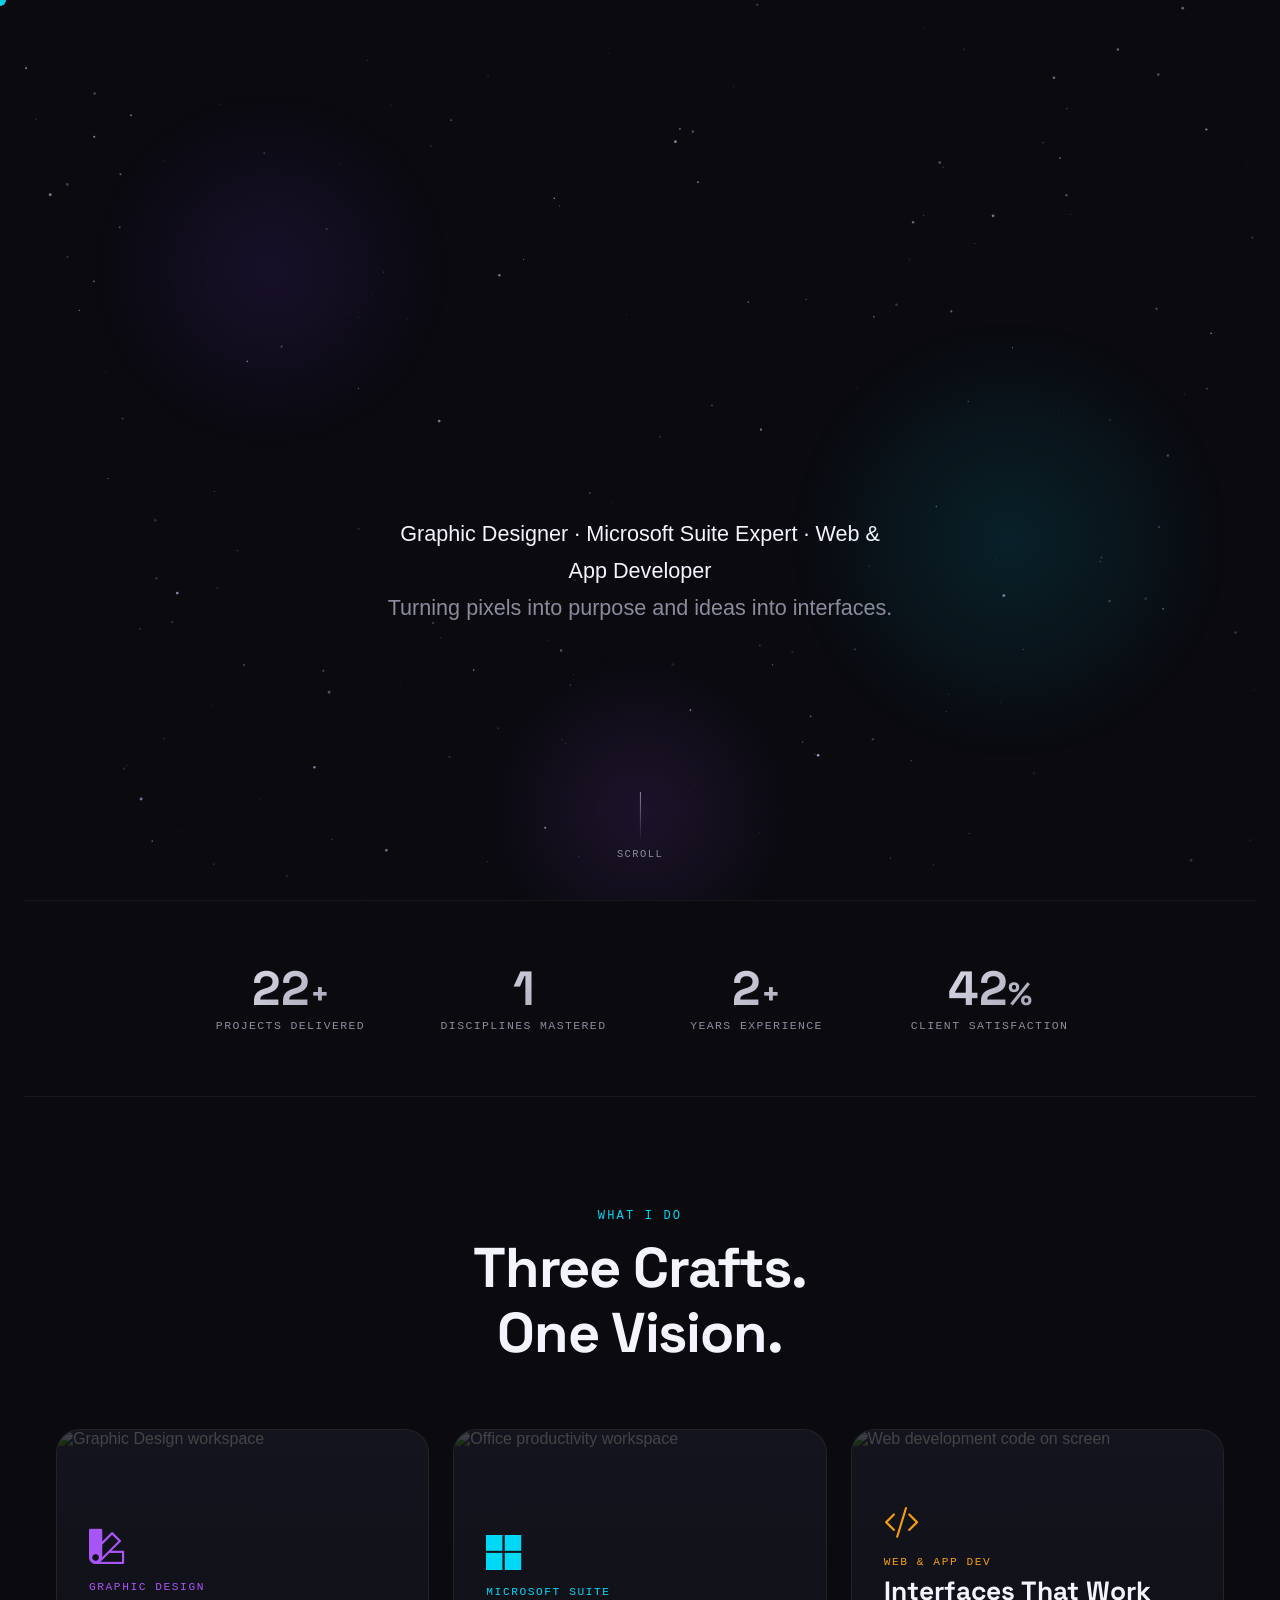
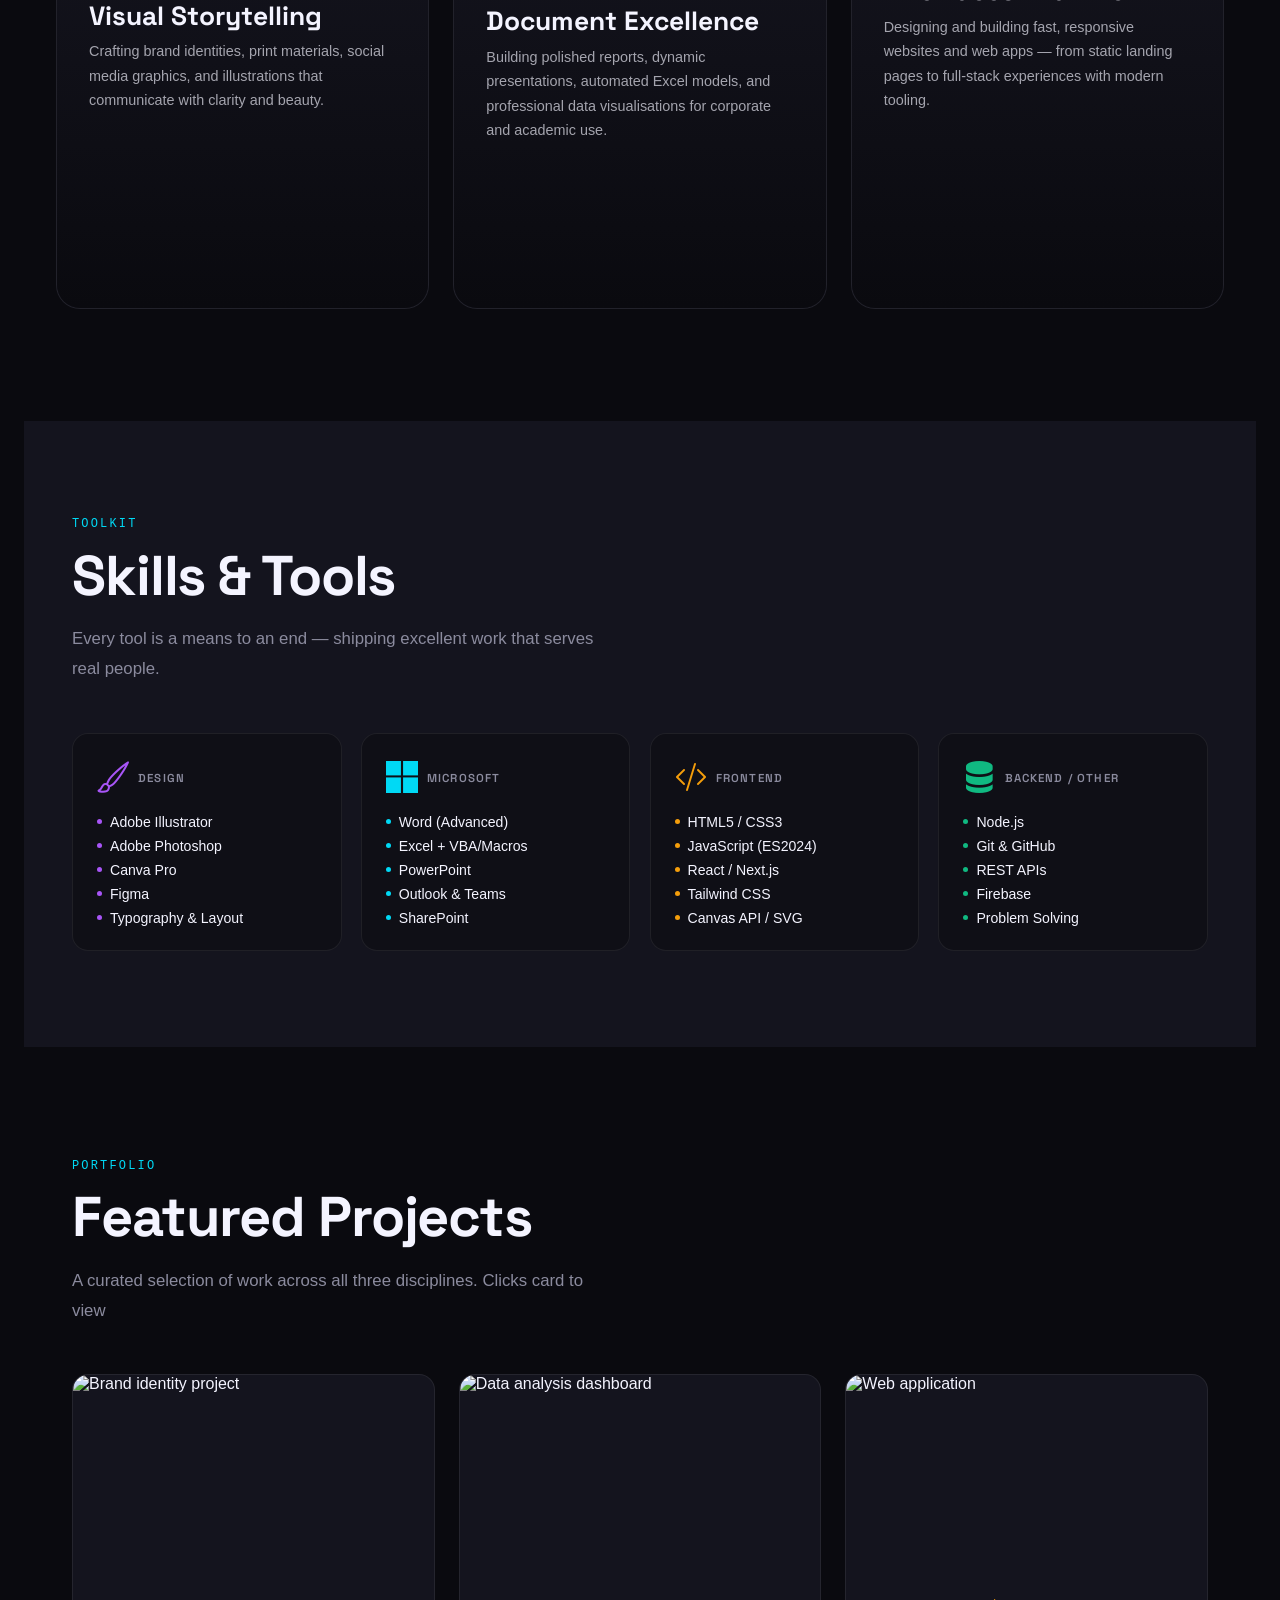
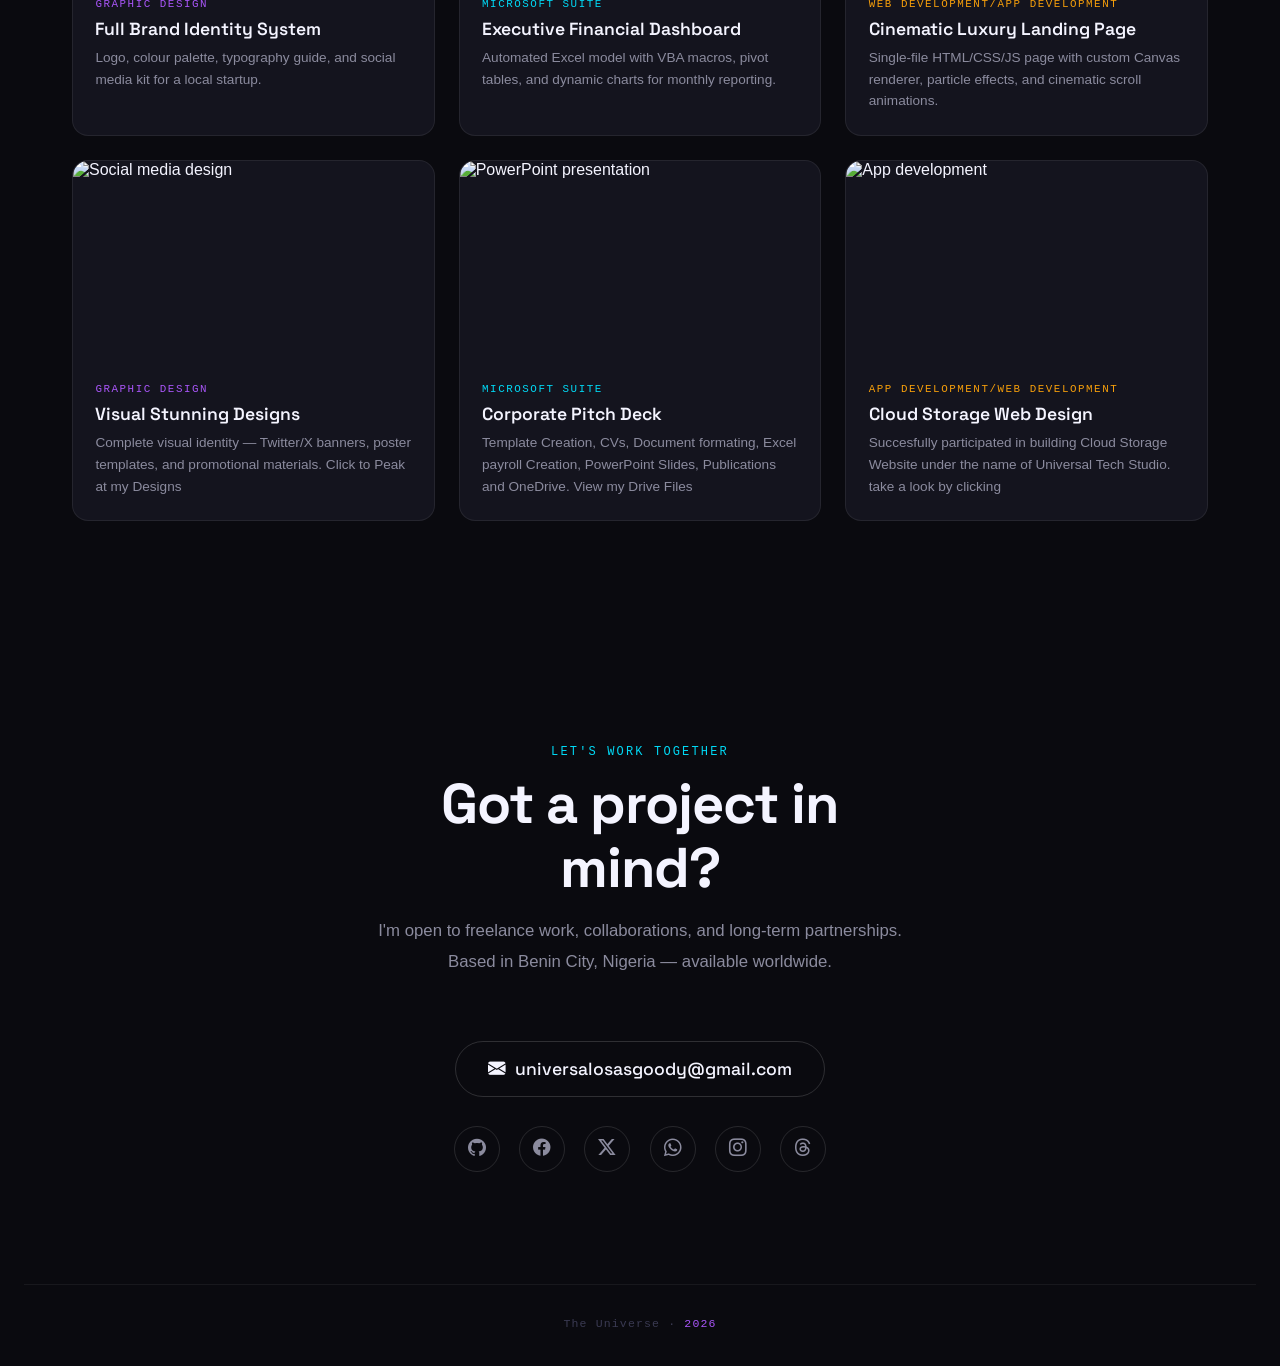
==== jobs.html @ 29d833a0 "Add files via upload" ====
<!DOCTYPE html>
<html lang="en">
  <head>

    <meta charset="UTF-8">
    <meta name="viewport" content="width=device-width, initial-scale=1.0">
    <title>OsaroGoody.jobs.io</title>

    <link rel="preconnect" href="https://fonts.googleapis.com">
    <link rel="preconnect" href="https://fonts.gstatic.com" crossorigin>
    <link href="https://fonts.googleapis.com/css2?family=Merriweather:ital,wght@0,300;0,400;0,700;0,900;1,300;1,400;1,700;1,900&family=Parkinsans:wght@300..800&display=swap" rel="stylesheet">
    <link href="https://fonts.googleapis.com/css2?family=Parkinsans:wght@300..800&display=swap" rel="stylesheet">
    <link href="https://fonts.googleapis.com/css2?family=Roboto:wght@400;500;700&display=swap" rel="stylesheet">
    <link href="https://fonts.googleapis.com/css2?family=Josefin+Sans:ital,wght@0,100..700;1,100..700&display=swap" rel="stylesheet">
    <link href="https://fonts.googleapis.com/css2?family=Space+Grotesk:wght@500;700&display=swap" rel="stylesheet"/>
    <link href="https://fonts.googleapis.com/css2?family=Bitcount+Single:wght@100..900&family=Croissant+One&display=swap" rel="stylesheet">

    <link rel="stylesheet" href="https://cdn.jsdelivr.net/npm/bootstrap-icons@1.11.3/font/bootstrap-icons.min.css">

    <link rel="stylesheet" href="styles/general.css">
    <link rel="stylesheet" href="styles/header.css">
    <link rel="stylesheet" href="styles/video.css">
    <link rel="stylesheet" href="styles/sidebar.css">
    <link rel="stylesheet" href="styles/swiper-page.css">
    <link rel="stylesheet" href="styles/job.category.css">
    <link rel="stylesheet" href="styles/jobs.css">
  </head>
  <body>

  </head>
<body>

<!-- Custom cursor -->
<div id="cursor"></div>



<section id="hero">
  <canvas id="hero-canvas"></canvas>

 <section id="cinematic-marquee" aria-label="Osaro Goodness Omoefuowan — Software Engineer, Microsoft Office Suite Editor, Graphic Designer">
  <div class="cm-mask">
    <div class="cm-track" id="cmTrack">

      <div class="cm-group">
        <p class="cm-line">
          <span class="cm-name">My name is Osaro Goodness Omoefuowan</span>
          <span class="cm-sep">&#8212;</span>
          <span class="cm-role">Software Engineer</span>
          <span class="cm-dot" aria-hidden="true"></span>
          <span class="cm-role">Microsoft Office Suite Editor</span>
          <span class="cm-dot" aria-hidden="true"></span>
          <span class="cm-role">Graphic Designer</span>
        </p>
      </div>

      <div class="cm-group">
        <p class="cm-line">
          <span class="cm-name">My name is Osaro Goodness Omoefuowan</span>
          <span class="cm-sep">&#8212;</span>
          <span class="cm-role">Software Engineer</span>
          <span class="cm-dot" aria-hidden="true"></span>
          <span class="cm-role">Microsoft Office Suite Editor</span>
          <span class="cm-dot" aria-hidden="true"></span>
          <span class="cm-role">Graphic Designer</span>
        </p>
      </div>

    </div>
  </div>
</section>
  <p class="hero-tagline">
    <strong>Graphic Designer · Microsoft Suite Expert · Web & App Developer</strong><br/>
    Turning pixels into purpose and ideas into interfaces.
  </p>

  <div class="scroll-hint">
    <div class="scroll-line"></div>
    <span>Scroll</span>
  </div>
</section>

<div class="stats-band">
  <div class="stats-inner">
    <div>
      <div class="stat-num" data-count="50">0<span>+</span></div>
      <div class="stat-label">Projects Delivered</div>
    </div>
    <div>
      <div class="stat-num" data-count="3">0</div>
      <div class="stat-label">Disciplines Mastered</div>
    </div>
    <div>
      <div class="stat-num" data-count="4">0<span>+</span></div>
      <div class="stat-label">Years Experience</div>
    </div>
    <div>
      <div class="stat-num" data-count="100">0<span>%</span></div>
      <div class="stat-label">Client Satisfaction</div>
    </div>
  </div>
</div>


<section id="roles">
  <div class="roles-inner">
    <div class="roles-header reveal">
      <span class="section-tag">What I Do</span>
      <h2 class="section-title">Three Crafts.<br/>One Vision.</h2>
    </div>

    <div class="roles-grid">

      <!-- Card 1: Graphic Design -->
      <div class="role-card reveal" data-particle-color="140,80,255">
        <div class="card-accent accent-violet"></div>
        <div class="card-img-wrap">
          <img class="card-img"
            src="https://images.unsplash.com/photo-1561070791-2526d30994b5?w=800&q=80"
            alt="Graphic Design workspace" loading="lazy"/>
        </div>
        <div class="card-glow card-glow-violet"></div>
        <canvas class="card-canvas"></canvas>
        <div class="card-base-overlay"></div>
        <div class="card-content">
          <i class="bi bi-palette2 card-icon" style="color:#A855F7;"></i>
          <span class="card-tag" style="color:#A855F7;">Graphic Design</span>
          <h3 class="card-title">Visual Storytelling</h3>
          <p class="card-desc">Crafting brand identities, print materials, social media graphics, and illustrations that communicate with clarity and beauty.</p>
          <div class="card-body">
            <div class="card-skills">
              <span class="chip">Brand Identity</span>
              <span class="chip">Adobe Illustrator</span>
              <span class="chip">Photoshop</span>
              <span class="chip">Typography</span>
              <span class="chip">Canva Pro</span>
              <span class="chip">Print Design</span>
            </div>
            <a href="#projects" class="card-link card-link-violet">
              View Work <i class="bi bi-arrow-right"></i>
            </a>
          </div>
        </div>
      </div>

      <div class="role-card reveal" style="transition-delay:.12s" data-particle-color="0,200,230">
        <div class="card-accent accent-cyan"></div>
        <div class="card-img-wrap">
          <img class="card-img"
            src="https://images.unsplash.com/photo-1454165804606-c3d57bc86b40?w=800&q=80"
            alt="Office productivity workspace" loading="lazy"/>
        </div>
        <div class="card-glow card-glow-cyan"></div>
        <canvas class="card-canvas"></canvas>
        <div class="card-base-overlay"></div>
        <div class="card-content">
          <i class="bi bi-microsoft card-icon" style="color:#00D9F5;"></i>
          <span class="card-tag" style="color:#00D9F5;">Microsoft Suite</span>
          <h3 class="card-title">Document Excellence</h3>
          <p class="card-desc">Building polished reports, dynamic presentations, automated Excel models, and professional data visualisations for corporate and academic use.</p>
          <div class="card-body">
            <div class="card-skills">
              <span class="chip">Word Pro</span>
              <span class="chip">PowerPoint</span>
              <span class="chip">Excel & Macros</span>
              <span class="chip">Outlook</span>
              <span class="chip">SharePoint</span>
              <span class="chip">Teams</span>
            </div>
            <a href="#projects" class="card-link card-link-cyan">
              View Work <i class="bi bi-arrow-right"></i>
            </a>
          </div>
        </div>
      </div>

      <!-- Card 3: Web / App Dev -->
      <div class="role-card reveal" style="transition-delay:.24s" data-particle-color="245,158,11">
        <div class="card-accent accent-amber"></div>
        <div class="card-img-wrap">
          <img class="card-img"
            src="https://images.unsplash.com/photo-1555066931-4365d14bab8c?w=800&q=80"
            alt="Web development code on screen" loading="lazy"/>
        </div>
        <div class="card-glow card-glow-amber"></div>
        <canvas class="card-canvas"></canvas>
        <div class="card-base-overlay"></div>
        <div class="card-content">
          <i class="bi bi-code-slash card-icon" style="color:#F59E0B;"></i>
          <span class="card-tag" style="color:#F59E0B;">Web & App Dev</span>
          <h3 class="card-title">Interfaces That Work</h3>
          <p class="card-desc">Designing and building fast, responsive websites and web apps — from static landing pages to full-stack experiences with modern tooling.</p>
          <div class="card-body">
            <div class="card-skills">
              <span class="chip">HTML / CSS / JS</span>
              <span class="chip">React / Next.js</span>
              <span class="chip">Tailwind CSS</span>
              <span class="chip">Node.js</span>
              <span class="chip">Framer Motion</span>
              <span class="chip">Canvas API</span>
            </div>
            <a href="#projects" class="card-link card-link-amber">
              View Work <i class="bi bi-arrow-right"></i>
            </a>
          </div>
        </div>
      </div>

    </div><!-- /roles-grid -->
  </div>
</section>

<!-- ══════════ SKILLS ══════════ -->
<section id="skills" style="background:var(--surface);">
  <div class="section">
    <span class="section-tag reveal">Toolkit</span>
    <h2 class="section-title reveal">Skills & Tools</h2>
    <p class="section-sub reveal">Every tool is a means to an end — shipping excellent work that serves real people.</p>

    <div class="skills-grid">

      <div class="skill-group reveal">
        <div class="skill-group-title">
          <i class="bi bi-brush" style="color:#A855F7; font-size:2rem;"></i>
          Design
        </div>
        <ul class="skill-list">
          <li><span class="skill-dot" style="background:#A855F7;"></span>Adobe Illustrator</li>
          <li><span class="skill-dot" style="background:#A855F7;"></span>Adobe Photoshop</li>
          <li><span class="skill-dot" style="background:#A855F7;"></span>Canva Pro</li>
          <li><span class="skill-dot" style="background:#A855F7;"></span>Figma</li>
          <li><span class="skill-dot" style="background:#A855F7;"></span>Typography & Layout</li>
        </ul>
      </div>

      <div class="skill-group reveal" style="transition-delay:.08s">
        <div class="skill-group-title">
          <i class="bi bi-microsoft" style="color:#00D9F5; font-size:2rem;"></i>
          Microsoft
        </div>
        <ul class="skill-list">
          <li><span class="skill-dot" style="background:#00D9F5;"></span>Word (Advanced)</li>
          <li><span class="skill-dot" style="background:#00D9F5;"></span>Excel + VBA/Macros</li>
          <li><span class="skill-dot" style="background:#00D9F5;"></span>PowerPoint</li>
          <li><span class="skill-dot" style="background:#00D9F5;"></span>Outlook & Teams</li>
          <li><span class="skill-dot" style="background:#00D9F5;"></span>SharePoint</li>
        </ul>
      </div>

      <div class="skill-group reveal" style="transition-delay:.16s">
        <div class="skill-group-title">
          <i class="bi bi-code-slash" style="color:#F59E0B; font-size:2rem;"></i>
          Frontend
        </div>
        <ul class="skill-list">
          <li><span class="skill-dot" style="background:#F59E0B;"></span>HTML5 / CSS3</li>
          <li><span class="skill-dot" style="background:#F59E0B;"></span>JavaScript (ES2024)</li>
          <li><span class="skill-dot" style="background:#F59E0B;"></span>React / Next.js</li>
          <li><span class="skill-dot" style="background:#F59E0B;"></span>Tailwind CSS</li>
          <li><span class="skill-dot" style="background:#F59E0B;"></span>Canvas API / SVG</li>
        </ul>
      </div>

      <div class="skill-group reveal" style="transition-delay:.24s">
        <div class="skill-group-title">
          <i class="bi bi-server" style="color:#10b981; font-size:2rem;"></i>
          Backend / Other
        </div>
        <ul class="skill-list">
          <li><span class="skill-dot" style="background:#10b981;"></span>Node.js</li>
          <li><span class="skill-dot" style="background:#10b981;"></span>Git & GitHub</li>
          <li><span class="skill-dot" style="background:#10b981;"></span>REST APIs</li>
          <li><span class="skill-dot" style="background:#10b981;"></span>Firebase</li>
          <li><span class="skill-dot" style="background:#10b981;"></span>Problem Solving</li>
        </ul>
      </div>

    </div>
  </div>
</section>

<!-- ══════════ FEATURED PROJECTS ══════════ -->
<section id="projects">
  <div class="section">
    <span class="section-tag reveal">Portfolio</span>
    <h2 class="section-title reveal">Featured Projects</h2>
    <p class="section-sub reveal">A curated selection of work across all three disciplines. Clicks card to view</p>

    <div class="works-grid">

      <div class="work-card reveal">
        <img class="work-img"
          src="new pages image and gif/c6f7519c66c78a510d3b2deecaa87363.gif"
          alt="Brand identity project" loading="lazy"/>
        <div class="work-info">
          <div class="work-cat" style="color:#A855F7;">Graphic Design</div>
          <div class="work-title">Full Brand Identity System</div>
          <div class="work-desc">Logo, colour palette, typography guide, and social media kit for a local startup.</div>
        </div>
      </div>

      <div class="work-card reveal" style="transition-delay:.1s">
        <img class="work-img"
          src="new pages image and gif/a906b020ce000e5b58abab91260e94b2.gif"
          alt="Data analysis dashboard" loading="lazy"/>
        <div class="work-info">
          <div class="work-cat" style="color:#00D9F5;">Microsoft Suite</div>
          <div class="work-title">Executive Financial Dashboard</div>
          <div class="work-desc">Automated Excel model with VBA macros, pivot tables, and dynamic charts for monthly reporting.</div>
        </div>
      </div>

      <div class="work-card reveal" style="transition-delay:.2s">
        <img class="work-img"
          src="new pages image and gif/4567a837b545d22b9dcde81ccd98b70e.gif"
          alt="Web application" loading="lazy"/>
        <div class="work-info">
          <div class="work-cat" style="color:#F59E0B;">Web Development/App Development</div>
          <div class="work-title">Cinematic Luxury Landing Page</div>
          <div class="work-desc">Single-file HTML/CSS/JS page with custom Canvas renderer, particle effects, and cinematic scroll animations.</div>
        </div>
      </div>

      <div class="work-card reveal">
        <img class="work-img"
          src="new pages image and gif/ChatGPT Image Jun 20, 2026, 09_31_36 AM.png"
          alt="Social media design" loading="lazy"/>
        <div class="work-info">
          <div class="work-cat" style="color:#A855F7;">Graphic Design</div>
          <div class="work-title">Visual Stunning Designs</div>
          <div class="work-desc">Complete visual identity — Twitter/X banners, poster templates, and promotional materials. Click to Peak at my Designs</div>
        </div>
      </div>

      <div class="work-card reveal" style="transition-delay:.1s">
        <img class="work-img"
          src="new pages image and gif/45b2f3f40ade66971880f7ccf844577c.jpg"
          alt="PowerPoint presentation" loading="lazy"/>
        <div class="work-info">
          <div class="work-cat" style="color:#00D9F5;">Microsoft Suite</div>
          <div class="work-title">Corporate Pitch Deck</div>
          <div class="work-desc">Template Creation, CVs, Document formating, Excel payroll Creation, PowerPoint Slides, Publications and OneDrive. View my Drive Files</div>
        </div>
      </div>

      <div class="work-card reveal" style="transition-delay:.2s">
        <img class="work-img"
          src="new pages image and gif/ChatGPT Image Jun 20, 2026, 09_48_27 AM.png"
          alt="App development" loading="lazy"/>
        <div class="work-info">
          <div class="work-cat" style="color:#F59E0B;">App Development/Web Development</div>
          <div class="work-title">Cloud Storage Web Design</div>
          <div class="work-desc">Succesfully participated in building Cloud Storage Website under the name of Universal Tech Studio. take a look by clicking</div>
        </div>
      </div>

    </div>
  </div>
</section>


<section id="contact">
  <div class="section contact-inner">
    <span class="section-tag reveal" style="display:block;text-align:center;">Let's Work Together</span>
    <h2 class="section-title reveal" style="text-align:center;">Got a project in mind?</h2>
    <p class="section-sub reveal" style="margin:0 auto 2rem;text-align:center;">
      I'm open to freelance work, collaborations, and long-term partnerships. Based in Benin City, Nigeria — available worldwide.
    </p>
    <a href="mailto:universalosasgoody@gmail.com" class="contact-email reveal">
      <i class="bi bi-envelope-fill"></i> universalosasgoody@gmail.com
    </a>
    <div class="socials reveal">
      <a href="https://github.com/universalosasgoody" class="social-link" title="GitHub"><i class="bi bi-github"></i></a>
      <a href="https://www.facebook.com/osarogoody1" class="social-link" title="LinkedIn"><i class="bi bi-facebook"></i></a>
      <a href="https://x.com/Osarogoody" class="social-link" title="Twitter/X"><i class="bi bi-twitter-x"></i></a>
      <a href="https://wa.me/2348116396164" class="social-link" title="Behance"><i class="bi bi-whatsapp"></i></a>
      <a href="https://www.instagram.com/osaro_goody?igsh=NTc4MTIwNjQ2YQ==" class="social-link" title="Instagram"><i class="bi bi-instagram"></i></a>
      <a href="https:www.threads.com/@osaro_goody" class="social-link" title="Threads"><i class="bi bi-threads"></i></a>
    </div>
  </div>
</section>

<footer>
  <p> The Universe ·  <span id="yr"></span></p>
</footer>



    <script src="script folder/jobs.js"></script>
  </body>
</html>
---- styles/general.css ----
p {
  margin-top: 0;
  margin-bottom: 0;
}

body {
  /* This style below will be inherited */
  font-family: Roboto, Arial;
  margin: 0;
  padding-top: 0px;
  padding-left: 24px;
  padding-right: 24px;
  background-color: rgb(248, 248, 248);
}


/* This style is use for styling he job-directory.html. to avoid creating 
a new css file. May be deleted in future time */
.j-b-background-style{
  transition: 0.5s !important;
  background-color: rgba(0, 0, 0, 0.534) !important; /* Semi-transparent black */
}

.j-b-background-style:hover{
  background-color: rgba(0, 0, 0, 0.815) !important; /* Semi-transparent black */
}

.Name-descbe-job{
  font-size: 40px;
}
---- styles/header.css ----
.header {

  display: none !important;
  height: 55px;

  display: flex;
  flex-direction: row;
  justify-content: space-between;

  position: fixed;
  top: 0;
  left: 0;
  right: 0;
  z-index: 100;

  background-color: white;
  border-bottom-width: 1px;
  border-bottom-style: solid;
  border-bottom-color: rgb(228, 228, 228);
}

.left-section {
  display: flex;
  align-items: center;
}

.hamburger-menu {
  height: 24px;
  margin-left: 24px;
  margin-right: 24px;
  cursor: pointer;
}

.youtube-logo {
  height: 25px;
}

.middle-section {
  flex: 1;
  margin-left: 70px;
  margin-right: 35px;
  max-width: 500px;
  display: flex;
  align-items: center;
}

#triggerImage{
  cursor: pointer;
}

.hidden{
  display: none;
  opacity: 0;
  transition: opacity 2s ease-in-out;
}

.dialog-profile-box{
  width: 420px;
  padding: 13px 18px;
  background-color: #f0f0f0;
  border: 1px solid #ccc;
  border-radius: 5px;
  position: fixed;
  top: 100px;
  left: 100px;
  z-index: 4000;
}

/* Fade-in effect */
.visible {
  display: block;
  opacity: 1;
}

.profile-image{
  width: 140px;
  height: 140px;
  border-radius: 70px;
  object-fit: cover;
}

.dialog-profile-text{
  font-family: "Parkinsans", sans-serif;
  font-optical-sizing: auto;
  font-weight: 300;
  font-style: normal; 
  margin: 0;
  margin-top: 5px;
  margin-bottom: 6px;
}

.paragraph-about-text{
  font-family: "Parkinsans", sans-serif;
  font-optical-sizing: auto;
  font-weight: 300;
  font-style: normal; 
  margin-bottom: 8px;
}

.social-links{
  display: flex;
  flex-direction: column;
  align-items: flex-start;
}

.social-links-text-discription{
  font-family: "Parkinsans", sans-serif;
  font-optical-sizing: auto;
  font-weight: 500;
  font-style: normal; 
}

.social-media-links-handle{
  font-family: "Parkinsans", sans-serif;
  font-optical-sizing: auto;
  font-weight: 300;
  font-style: normal;
}

@media (max-width: 700px) {
  .middle-section{
    display: none;
  }
}

.search-bar {
  flex: 1;
  height: 36px;
  padding-left: 10px;
  font-size: 16px;
  border: 1px solid rgb(192, 192, 192);
  border-radius: 2px;
  box-shadow: inset 1px 2px 3px rgba(0, 0, 0, 0.05);
  width: 0;
}

.search-bar::placeholder {
  font-size: 16px;
}

.search-button {
  height: 40px;
  width: 66px;
  background-color: rgb(240, 240, 240);
  border-width: 1px;
  border-style: solid;
  border-color: rgb(192, 192, 192);
  margin-left: -1px;
  margin-right: 10px;
}

.search-button,
.voice-search-button,
.upload-icon-container {
  display: flex;
  justify-content: center;
  align-items: center;
  position: relative;
}

.search-button .tooltip,
.voice-search-button .tooltip,
.upload-icon-container .tooltip {
  position: absolute;
  background-color: gray;
  color: white;
  padding-top: 4px;
  padding-bottom: 4px;
  padding-left: 8px;
  padding-right: 8px;
  border-radius: 2px;
  font-size: 12px;
  bottom: -30px;
  opacity: 0;
  transition: opacity 0.15s;
  pointer-events: none;
  white-space: nowrap;
}

.search-button:hover .tooltip,
.voice-search-button:hover .tooltip,
.upload-icon-container:hover .tooltip {
  opacity: 1;
}

.search-icon {
  height: 25px;
}

.voice-search-button {
  height: 40px;
  width: 40px;
  border-radius: 20px;
  border: none;
  background-color: rgb(245, 245, 245);
}

.voice-search-icon {
  height: 24px;
}

.right-section {
  width: 180px;
  margin-right: 20px;
  display: flex;
  align-items: center;
  justify-content: flex-end;
  flex-shrink: 0;
}

.upload-icon {
  height: 24px;
}

.youtube-apps-icon {
  height: 24px;
}

.notifications-icon {
  height: 24px;
}

.notifications-icon-container {
  position: relative;
}

.notifications-count {
  position: absolute;
  top: -2px;
  right: -5px;
  background-color: rgb(200, 0, 0);
  color: white;
  font-size: 11px;
  padding-left: 5px;
  padding-right: 5px;
  padding-top: 2px;
  padding-bottom: 2px;
  border-radius: 10px;
}

.current-user-picture {
  height: 32px;
  border-radius: 16px;
  margin-left: 16px;
}

.search-button,
.voice-search-button,
.upload-icon-container,
.youtube-apps-icon-container,
.notifications-icon-container {
  display: flex;
  justify-content: center;
  align-items: center;
  position: relative;
  cursor: pointer;
}

.search-button .tooltip,
.voice-search-button .tooltip,
.upload-icon-container .tooltip,
.youtube-apps-icon-container .tooltip,
.notifications-icon-container .tooltip {
  font-family: Roboto, Arial;
  position: absolute;
  background-color: gray;
  color: white;
  padding-top: 4px;
  padding-bottom: 4px;
  padding-left: 8px;
  padding-right: 8px;
  border-radius: 2px;
  font-size: 12px;
  bottom: -30px;
  opacity: 0;
  transition: opacity 0.15s;
  pointer-events: none;
  white-space: nowrap;
}

.search-button:hover .tooltip,
.voice-search-button:hover .tooltip,
.upload-icon-container:hover .tooltip,
.youtube-apps-icon-container:hover .tooltip,
.notifications-icon-container:hover .tooltip {
  opacity: 1;
}


.osaro-goodness-explore-container{
  position: relative;
  width: auto;
  height: 100vh;
  background-size: cover;
}

.image-explore-osarogoodness{
  width: 100%;
  height: 100%;
  object-fit: cover;
  display: none;
}

.container-top-navigation-links{
  background-color: rgba(3, 3, 31, 0.836);
  display: flex;
  width: fit-content;
  align-items: center;
  justify-content: center;
  border-radius: 40px;
  margin-bottom: 60px;
}

.nav-link-footer{
  color: white;
  text-decoration: none;
  font-family: "Josefin Sans", sans-serif;
  font-optical-sizing: auto;
  font-weight: 500;
  font-style: normal;
  padding: 20px 36px;
  transition: 0.5s;
}

.nav-link-footer:hover{
  background-color: white;
  color: rgb(1, 1, 26);
  transition: 0.5s;
}

.navigation-button-a{
  width: 100%;
  display: flex;
  align-items: center;
}

.close-footer-icon-btn{
  text-align: end;
  color: rgb(4, 5, 54);
  text-decoration: none;
  font-size: 20px;
  margin-right: 20px;
  border-radius: 50%;
  height: 40px;
  width: 40px !important;
  background-color: white;
  display: flex;
  align-items: center;
  justify-content: center;
  margin-left: 70px;
  cursor: pointer;
  transition: 0.5s;
}

.close-footer-icon-btn:hover{
  color: white;
  background-color: rgba(2, 2, 24, 0.918);
}

.first-footer-nav{
  border-top-left-radius: 30px;
  border-bottom-left-radius: 30px;
}


.flex-container-explore-content-nested{
  position: absolute;
  left: 0;
  top: 0;
  background-color: rgba(0, 0, 0, 0.829);
  width: auto;
  height: fit-content;

  display: flex;
  flex-direction: column;
  align-items: center;
  justify-content: center;
  padding: 50px 60px;
  position: relative;
}

.social-accounts-flex-column{
  display: flex;
  flex-direction: column;
  align-items: center;
  margin-right: 50px;
}

.social-accounts-flex-column a{
  color: white;
  font-size: 30px;
  margin-bottom: 16px !important;
}

.content-osaro-goodness-explore{
  margin-right: 40px;
  display: flex;
  flex-direction: column;
  align-items: flex-start;
  justify-content: flex-start;
}

.line-content{
  width: 120px;
  margin: 0;
  margin-bottom: 16px;
}

.text-unto-osas-goody{
  font-family: "Parkinsans", sans-serif;
  font-optical-sizing: auto;
  font-weight: 500;
  font-style: normal;
  color: white;
}

.feild-discription-osas{
  font-family: "Josefin Sans", sans-serif;
  font-optical-sizing: auto;
  font-weight: 500;
  font-style: normal;
  font-size: 25px;
  color: white;
  margin-top: 10px;
}

.text-explanation-explore{
  font-family: "Parkinsans", sans-serif;
  font-optical-sizing: auto;
  font-weight: 500;
  font-style: normal;
  color: rgb(243, 243, 243);
  margin: 0;
  margin-bottom: 4px;
}

.text-explanation-parag{
  font-family: "Parkinsans", sans-serif;
  font-optical-sizing: auto;
  font-weight: 300;
  font-style: normal;
  color: white;
  margin-bottom: 16px;
  font-size: 14px;
}

.arrow-icon-explore{
  font-size: 30px;
  color: rgb(255, 255, 255);
  margin-top: 10px;
}

.btn-explore-osaro{
  background-color: rgb(13, 13, 218);
  padding: 14px 20px;
  border: none;
  font-family: "Parkinsans", sans-serif;
  font-optical-sizing: auto;
  font-weight: 300;
  font-style: normal;
  color: white;
  font-size: 16px;
  margin-top: 40px;
  cursor: pointer;
}

#js-slide-container {
  transition: top 0.5s ease-in-out;
  position: fixed;
  top: -100%;
  left: 0;
  width: 100%;

  overflow-y: auto; /* Enable vertical scrolling */
  z-index: 5000;
}


.container-nested-osaro-goodness{
  display: flex;
  flex-direction: row;
  align-items: center;
}

.container-newsletter{
  display: flex;
  flex-direction: column;
  align-items: center;
  color: white;
}

.sign-up-head-text-footer{
  font-family: "Josefin Sans", sans-serif;
  font-optical-sizing: auto;
  font-weight: 500;
  font-style: normal;
  font-size: 36px;
  text-transform: capitalize;
  margin: 0;
  margin-bottom: 10px;
}

.footer-element-container{
  margin: 70px 0;
}

.text-convince-signup{
  font-family: "Parkinsans", sans-serif;
  font-optical-sizing: auto;
  font-weight: 300;
  font-style: normal;
}

.input-footer-news-letter{
  background: transparent;
  border: none;
  border: 1px solid rgb(177, 171, 171);
  padding: 10px 7px;
  width: 400px;
  font-family: "Parkinsans", sans-serif;
  font-optical-sizing: auto;
  font-weight: 300;
  font-style: normal;
  margin: 15px 0;
}

.input-bar-footer{
  display: flex;
  flex-direction: row;
  align-items: center;
  margin-bottom: 18px;
}

.footer-subcribe-btn{
  padding: 12.9px 19px;
  border: none;
  color: white;
  background-color: rgb(6, 6, 65);
  font-family: "Parkinsans", sans-serif;
  font-optical-sizing: auto;
  font-weight: 300;
  font-style: normal;
}

.display-nav-footer-links{
  display: flex;
  flex-direction: row;
  justify-content: space-between;
  align-items: center;
  margin: 40px 0;
}

.paragraph-links-footer-navs{
  color: white;
  font-family: "Parkinsans", sans-serif;
  font-optical-sizing: auto;
  font-weight: 300;
  font-style: normal;
}

.contributor-page-navs{
  color: white;
}

.link-page-nav-foot{
  color: white;
  margin-left: 10px;
  text-decoration: none;
}

.link-page-nav-foot:hover{
  text-decoration: underline;
}

.text-about-my-page{
  display: flex;
  flex-direction: column;
  align-items: center;
  justify-content: center;
}

.text-footer-end-discription{
  color: white;
  font-family: "Parkinsans", sans-serif;
  font-optical-sizing: auto;
  font-weight: 300;
  font-style: normal;
  text-align: center;
  font-size: 14.4932px;
  width: 70%;
}

.social-content-osas-flex{
  display: flex;
  flex-direction: row;
  align-items: center;
}

.break-query{
  display: none;
}

/* query styles for dropdown footer menu */

@media (max-width: 940px) {
  .container-nested-osaro-goodness{
    flex-direction: column;
  }

  .about-me-footer-elements-flex{
    display: flex;
    align-items: center;
    flex-direction: row;
    justify-content: space-between;
    margin-top: 30px;
  }

  .margin-query-1{
    margin-right: 20px;
  }

  .display-nav-footer-links{
    flex-direction: column;
  }
}

@media (max-width: 650px) {
  .flex-container-explore-content-nested{
    padding: 50px 20px;
  }

  .break-query{
    display: block;
  }

  .input-bar-footer{
    flex-direction: column;
  }

  .input-footer-news-letter{
    margin-bottom: 0;
  }
}

@media (max-width: 550px) {
  .about-me-footer-elements-flex{
    flex-direction: column;
  }
}

@media (max-width: 450px) {
  .social-accounts-flex-column{
    margin-right: 25px;
  }

  .content-osaro-goodness-explore{
    margin-right: 10px;
  }

  .input-footer-news-letter,
  .input-bar-footer{
    width: 100%;
  }
}

/* top Link nav bar queries styles */
@media (max-width: 600px) {
  .nav-link-footer{
    padding: 20px 20px;
  }

  .close-footer-icon-btn{
    margin-left: 30px;
  }
}

@media (max-width: 490px) {
  .nav-link-footer{
    padding: 14px 14px;
  }

  .close-footer-icon-btn{
    margin-left: 13px;
    margin-right: 7px;
  }
}
---- styles/job.category.css ----
.head-text-job-category{
    font-family: "Parkinsans", sans-serif;
    font-optical-sizing: auto;
    font-weight: 500;
    font-style: normal; 
}

.web-space-image-text{
    display: flex;
    flex-direction: row;
}

.web-space-image{
    width: 700px;
    height: 300px;
    object-fit: cover;
    margin-right: 30px;
}

.text-job-category{
    font-family: "Parkinsans", sans-serif;
    font-optical-sizing: auto;
    font-weight: 300;
}

.nested-box-display{
    padding: 20px 25px;
    background-color: #f0f0f0;
    border: 1px solid #ccc;
    display: flex;
    box-shadow: 0 4px 8px rgba(0, 0, 0, 0.2);
}

.flex-display-space{
    display: flex;
    flex-direction: row;
    align-items: center;
}

.box-container-space-display{
    display: grid;
    grid-template-columns: repeat(4, 1fr);
    grid-gap: 50px;
    margin-top: 20px;
    margin-left: 40px;
    margin-right: 40px;
    margin-bottom: 50px;
}

.number-space{
    font-family: "Josefin Sans", sans-serif;
    font-optical-sizing: auto;
    font-weight: 300;
    font-style: normal;
    font-size: 50px;
    margin: 0;
    margin-right: 9px;
    color: rgb(7, 7, 107);
}

.paragraph-space-text{
    font-family: "Josefin Sans", sans-serif;
    font-optical-sizing: auto;
    font-weight: 500;
    font-style: normal;
    margin: 0;
}

.bold-text-flex{
    display: flex;
    justify-content: center;
    flex-direction: row;
    align-items: flex-end;
    margin-bottom: 40px;
    margin-top: 25px;
}

.text-btn-space-text{
    width: 400px;
}

.my-self-discription-text{
    font-family: "Josefin Sans", sans-serif;
    font-optical-sizing: auto;
    font-weight: 700;
    font-style: normal;
    margin: 0;
    font-size: 40px;
    margin-right: 30px;
    text-align: right;
}

.bold-visionary-text{
    font-size: 70px;
}

.border-cross-line-design{
    display: flex;
    align-items: center;
    justify-content: center;
    flex-direction: row;
    margin-bottom: 50px;
    height: 4px;
}

.line-center{
    width: 60%;
    height: 100%;
    background-color: rgb(26, 19, 19);
}

.text-about-me-text{
    font-family: "Josefin Sans", sans-serif;
    font-optical-sizing: auto;
    font-weight: 500;
    font-style: normal;
}

.more-about-btn{
    padding: 16px 20px;
    border: none;
    background-color: rgb(29, 9, 143);
    margin-top: 16px;
    font-family: "Josefin Sans", sans-serif;
    font-optical-sizing: auto;
    font-weight: 500;
    font-style: normal;
    color: white;
    cursor: pointer;
}

.text-jobs{
    text-align: center;
    display: flex;
    align-items: center;
    flex-direction: column;
    margin-bottom: 50px;
}

.text-expertise-text{
    font-family: "Josefin Sans", sans-serif;
    font-optical-sizing: auto;
    font-weight: 500;
    font-style: normal;
    width: 56%;
    font-size: 21px;
}

.short-border-line-container{
    display: flex;
    height: 4px;
    align-items: flex-start;
    justify-content: flex-start;
    margin-bottom: 15px;
}

.short-line{
    width: 160px;
    height: 100%;
    margin-left: 60px;
    background-color: rgb(17, 14, 14);
}

.web-specialist-container{
    margin-right: 130px;
    margin-left: 60px;
    margin-bottom: 40px;
}

.head-space-text{
    font-family: "Josefin Sans", sans-serif;
    font-optical-sizing: auto;
    font-weight: 500;
    font-style: normal;
    font-size: 36px;
    text-transform: capitalize;
    margin: 0;
    margin-bottom: 5px;
}

.paragraph-text-space{
    font-family: "Josefin Sans", sans-serif;
    font-optical-sizing: auto;
    font-weight: 500;
    font-style: normal;
    font-size: 19px;   
}

.image-space-specialist{
    width: 100%;
    height: 300px;
    object-fit: cover;
    border-radius: 14px;
    margin-top: 16px;
    box-shadow: 1px 3px 4px rgba(0, 0, 0, 0.2);
    object-fit: cover;
}

.border-line{
    border-bottom: 1px solid gray;
    padding-bottom: 8.345px;
}

.graphic-design-specialist-container{
    margin-right: 130px;
    margin-left: 60px;
    margin-bottom: 40px;
    display: flex;
    margin-top: 60px;
}

.graphic-image{
    width: 377px;
    height: auto;
    object-fit: cover;
}

.short-line-margin-0{
    margin-left: 0;
}

.plus-span-text{
    font-weight: 700;
    font-size: 50px;
    color: rgb(10, 10, 187);
}

.design-project-display{
    display: flex;
    flex-direction: row;
    margin-top: 15px;
}

.container-nested-graphic-project{
    margin-right: 20px;
    padding: 8px 12px;
}

.gaming-blog-and-youtube{
    display: grid;
    grid-template-columns: repeat(2, 1fr);
    grid-gap: 50px;
    margin-right: 40px;
    margin-left: 40px;
    margin-top: 100px;
}

.category-content-small{
    font-family: "Parkinsans", sans-serif;
    font-optical-sizing: auto;
    font-weight: 500;
    font-style: normal;
}

.head-text-my-blog{
    margin: 0;
    margin-bottom: 30px;
}

.text-icon-blog{
    display: flex;
    flex-direction: row;
    align-items: center;
    justify-content: space-between;
    border-bottom: 1px solid gray;
    padding-bottom: 8px;
    margin-bottom: 25px;
}

.arrow-icon-blog{
    font-size: 22px;
}

.content-h2-text-blog{
    font-size: 24px;
    margin-right: 16px;
    margin-top: 10px;
}

.text-subcribe-blog{
    font-size: 30px;
}

.blog-subcription-input{
    border: none;
    width: 70%;
    background: transparent;
    border-bottom: 1px solid gray;
    margin-top: 40px;
    padding-bottom: 5px;
    font-family: "Parkinsans", sans-serif;
    font-optical-sizing: auto;
    font-weight: 500;
    font-style: normal;
}

.gaming-community-btn{
    border: none;
    padding: 5px auto;
    border-bottom: 3.5px solid gray;
    background: transparent;
    font-family: "Parkinsans", sans-serif;
    font-optical-sizing: auto;
    font-weight: 500;
    font-style: normal;
    margin-top: 18px;
    color: gray;
    padding-right: 7px;
    cursor: pointer;
}

.sign-up-newsletter-message{
    width: 100%;
    height: 100vh;
    background-color: rgba(0, 0, 0, 0.945);
    position: fixed;
    left: 0;
    top: 0;
    z-index: 5000;
    display: flex;
    flex-direction: column;
    align-items: center;
    justify-content: center;
    top: -100px; /* Start off-screen */
    opacity: 0; /* Hidden initially */
    transition: top 0.5s ease, opacity 0.5s ease;
}

.hidden {
    display: none;
}

.text-welcome-message-sign-up{
    font-size: 50px;
    color: white;
    margin-bottom: 12px;
}

.text-blog-sign-up{
    color: white;
}

.btn-sign-up-display{
    background-color: rgb(7, 7, 75);
    padding: 14px 20px;
    border: none;
    color: white;
    font-family: "Josefin Sans", sans-serif;
    font-optical-sizing: auto;
    font-weight: 500;
    font-style: normal;
    font-size: 17px;
    margin-right: 50px;
    border: 2px solid rgb(7, 7, 75);
    cursor: pointer;
    transition: 0.5s;
}

.btn-sign-up-transparent{
    background: transparent;
    border: 2px solid rgb(122, 121, 121);
    margin: 0;
}

.btn-sign-up-display:hover{
    transform: scale(1.3);
}

.sign-up-messages-btn{
    display: flex;
    flex-direction: row;
    align-items: center;
    margin-top: 10px;
}

.link-sign-up-back{
    text-decoration: none;
    color: white;
}

.icon-text-display{
    display: flex;
    align-items: center;
    text-align: center;
    justify-content: center;
    width: 40px;
    height: 40px;
    border-radius: 20px;
    color: white;
    background-color: rgb(5, 15, 155);
    margin-top: 10px;
}

.icon-text-display .bi{
    font-size: 27px;
    font-weight: bolder;
}


#text-wrapper {
    overflow: hidden;
    transition: max-height 2s ease;
  }
  
  .text-container.collapsed #text-wrapper {
    max-height: 3.5em; /* Show roughly 15 words (adjust based on line height) */
    transition: max-height 0.5s ease-in;
  }
  
  .text-container.expanded #text-wrapper {
    max-height: 1000px; /* A large enough value to fit the full text */
    transition: max-height 0.5s ease-in;
  }

  .circle-container {
    position: relative;
  }
  
  .rotating-border {
    display: flex;
    align-items: center;
    justify-content: center;
    align-self: center;
    width: 90px;
    height: 90px;
    border: 5px solid transparent;
    border-top: 3px solid #5e4c4c;
    border-radius: 50%;
    position: absolute;
    left: 50%;
    top: 200px;
    animation: rotate 3s linear, fade-out 0.5s ease 3s forwards;
  }



  .animate-in-page-load {
    opacity: 0;
    position: relative;
    top: 50px;
    animation: fade-in-up 1s ease-out 3s forwards;
  }

  @keyframes rotate {
    0% {
      transform: rotate(0deg);
    }
    100% {
      transform: rotate(1080deg); /* 3 full rotations */
    }
  }
  
  @keyframes fade-in-up {
    from {
      opacity: 0;
      transform: translateY(50px);
    }
    to {
      opacity: 1;
      transform: translateY(0);
    }
  }
  
  @keyframes fade-out {
    from {
      opacity: 1;
    }
    to {
      opacity: 0;
    }
  }
  

  .container-box-content-category {
    display: grid;
    grid-template-columns: repeat(3, 1fr);
    gap: 20px;
    grid-gap: 60px;
    padding: 20px;
    justify-content: flex-start;
    overflow: hidden;
    margin: 50px 90px;
}

.box-content-cagegories {
    background-color: white;
    box-shadow: 0 4px 6px rgba(0, 0, 0, 0.1);
    border-radius: 8px;
    padding: 20px;
    flex: 1 1 calc(25% - 20px);
    text-align: start;
    transition: transform 0.3s ease, box-shadow 0.3s ease;
    position: relative;
    height: 370px !important;
    cursor: pointer;
}


.box-content-cagegories:hover {
    transform: translateY(-5px);
    box-shadow: 0 6px 10px rgba(0, 0, 0, 0.15);
}

/* Different heights for each box */
.box-content-cagegories:nth-child(1) {
    height: 300px;
}

.box-content-cagegories:nth-child(2) {
    margin-top: 50px;
    height: 300px;
}

.box-content-cagegories:nth-child(3) {
    margin-top: 100px;
    height: 300px;
}

.box-content-cagegories:nth-child(4) {
    top: -100px;
}

.box-content-cagegories:nth-child(5) {
    top: -50px;
}

.what-we-can-do{
    margin-left: 60px;
    margin-right: 60px;
}

.right-offer-text,
.first-offer-text{
    text-align: right;
    font-family: "Josefin Sans", sans-serif;
    font-optical-sizing: auto;
    font-weight: 300;
    font-style: normal;
    font-size: 50px;
    margin: 0;
    margin-right: 9px;
    color: rgb(0, 0, 0);
    text-transform: capitalize;
}

.first-offer-text{
    text-align: left;
}

.can-do-paragraph{
    font-family: "Josefin Sans", sans-serif;
    font-optical-sizing: auto;
    font-weight: 300;
    font-style: normal;
    font-size: 18px;
}

.can-do-heading-text{
    font-family: "Josefin Sans", sans-serif;
    font-optical-sizing: auto;
    font-weight: 500;
    font-style: normal;
    font-size: 24px;
}


.link-icon-nav-can-do{
    font-size: 25px;
    margin-top: 40px;
    display: flex;
    text-align: center;
    justify-content: center;
    align-items: center;
    width: 60px;
    height: 38px;
    border-radius: 8px;
    transition: 0.5s;
}

.link-icon-nav-can-do:hover{
    border: rgba(141, 140, 140, 0.432) solid 0.5px;
}

/* query stlyes for category */
@media (max-width: 1200px) {
    .container-box-content-category{
        margin: 50px 0px;
    }
}

@media (max-width: 1000px) {
    .container-box-content-category{
        grid-template-columns: repeat(2, 1fr);
    }

    .box-content-cagegories:nth-child(4),
    .box-content-cagegories:nth-child(5){
        margin-top: 120px;
    }
}

@media (max-width: 780px) {
    .container-box-content-category{
        grid-template-columns: repeat(1, 1fr);
        margin-bottom: 80px;
    }

    .can-do-paragraph{
        font-size: 33px;
    }

    .can-do-heading-text{
        font-size: 40px;
    }

    .box-content-cagegories{
        height: auto !important;
    }
}



/* styles for queries web development and application experience */
@media (max-width: 1000px) {
    .web-space-image-text{
        flex-direction: column;
    }

    .web-space-image{
        width: 100%;
    }

    .text-job-category{
        margin-top: 18px;
    }
}

/* styles for media queries development forum */
@media (max-width: 1200px) {
    .box-container-space-display{
        grid-gap: 15px;
        margin-right: 12px;
        margin-left: 12px;
    }
}

@media (max-width: 980px) {
    .box-container-space-display{
        grid-template-columns: repeat(2, 1fr);
        grid-gap: 30px;
    }
}

@media (max-width: 570px) {
    .box-container-space-display{
        grid-template-columns: repeat(1, 1fr);
    }
}

/* Media queries for artistic visonary */
@media (max-width: 780px) {
    .bold-text-flex{
        flex-direction: column;
        align-items: center;
    }

    .my-self-discription-text{
        text-align: center;
    }
}

@media (max-width: 700px) {
    .text-btn-space-text{
        width: auto;
    }

    .bold-text-flex{
        margin-left: 20px;
        margin-right: 20px;
    }

    .text-expertise-text{
        width: auto;
    }

    .line-center{
        width: 90%;
    }
}

/* styles for expertise knowledge in web development space explanation */
@media (max-width: 800px) {
    .web-specialist-container{
        margin-right: 30px;
        margin-left: 20px;
    }

    .short-line{
        margin-left: 20px;
    }
}

@media (max-width: 530px) {
    .image-space-specialist{
        height: auto;
    }
}

@media (max-width: 450px) {
    .web-specialist-container{
        margin-left: 0;
        margin-right: 0;
    }

    .short-line{
        margin-left: 0;
    }
}

/* graphic container responsiveness */
@media (max-width: 1200px) {
    .graphic-design-specialist-container{
        flex-direction: column;
    }
}

@media (max-width: 800px) {
    .graphic-design-specialist-container{
        margin-left: 20px;
        margin-right: 30px;
    }
}

@media (max-width: 620px) {
    .design-project-display{
        flex-direction: column;
    }
}

@media (max-width: 450px) {
    .graphic-design-specialist-container{
        margin-left: 0;
        margin-right: 0;
    }

    .graphic-image{
        width: auto;
    }
}

@media (max-width: 800px) {
    .gaming-blog-and-youtube{
        grid-template-columns: repeat(1, 1fr);
    }
}

@media (max-width: 520px) {
    .gaming-blog-and-youtube{
        margin-left: 0;
        margin-right: 0;
    }
}
---- styles/jobs.css ----
*, *::before, *::after { box-sizing: border-box; margin: 0; padding: 0; }

  :root {
    --ink:       #0A0A0F;
    --ink2:      #12121A;
    --surface:   #14141E;
    --muted:     #3A3A52;
    --fog:       #8B8B9E;
    --white:     #F4F4FF;
    --violet:    #7C3AED;
    --violet2:   #A855F7;
    --cyan:      #00D9F5;
    --amber:     #F59E0B;
    --rose:      #F43F5E;
    --mono:      'JetBrains Mono', monospace;
    --sans:      'Space Grotesk', sans-serif;
    --body:      'Inter', sans-serif;
  }

  html { scroll-behavior: smooth; }

  body {
    background: var(--ink);
    color: var(--white);
    font-family: var(--body);
    overflow-x: hidden;
    cursor: none;
  }

    #cinematic-marquee {
    --cm-text: #F4F4FF;
    --cm-accent: #ffffff;
    --cm-accent2: #ffffff;
    position: relative;
    width: 100%;
    overflow: hidden;
    background: var(--cm-bg);
    padding: 3.5rem 0;
    isolation: isolate;
  }

  #cinematic-marquee .cm-mask {
    position: relative;
    width: 100%;
    -webkit-mask-image: linear-gradient(
      to right,
      transparent 0%,
      black 12%,
      black 88%,
      transparent 100%
    );
    mask-image: linear-gradient(
      to right,
      transparent 0%,
      black 12%,
      black 88%,
      transparent 100%
    );
  }

  #cinematic-marquee .cm-track {
    display: flex;
    width: max-content;
    will-change: transform;
    animation: cm-scroll 26s linear infinite;
    transform: skewY(-1.4deg);
  }

  #cinematic-marquee.cm-paused .cm-track {
    animation-play-state: paused;
  }

  #cinematic-marquee .cm-group {
    display: flex;
    align-items: center;
    flex-shrink: 0;
    padding-right: 4.5rem;
  }

  #cinematic-marquee .cm-line {
    font-family: "Croissant One", serif;
    font-weight: 400;
    font-style: normal;
    font-size: clamp(1.6rem, 5.2vw, 4.2rem);
    line-height: 1;
    letter-spacing: -0.01em;
    white-space: nowrap;
    color: var(--cm-text);
    display: flex;
    align-items: center;
    gap: 1.4rem;
  }

  #cinematic-marquee .cm-name {
    color: var(--cm-text);
  }

  #cinematic-marquee .cm-dot {
    display: inline-block;
    width: 0.55rem;
    height: 0.55rem;
    border-radius: 50%;
    background: var(--cm-accent);
    flex-shrink: 0;
    animation: cm-pulse 2.4s ease-in-out infinite;
  }

  #cinematic-marquee .cm-role {
    font-weight: 700;
    background: linear-gradient(100deg, var(--cm-accent2) 0%, var(--cm-accent) 100%);
    -webkit-background-clip: text;
    -webkit-text-fill-color: transparent;
    background-clip: text;
    animation: cm-glow 4s ease-in-out infinite;
    color: white !important;
  }

  #cinematic-marquee .cm-sep {
    color: var(--cm-accent2);
    opacity: .5;
    font-weight: 500;
    color: white !important;
  }

  @keyframes cm-scroll {
    from { transform: translateX(0); }
    to   { transform: translateX(-50%); }
  }

  @keyframes cm-pulse {
    0%, 100% { opacity: .4; transform: scale(1); }
    50%       { opacity: 1;  transform: scale(1.35); }
  }

  @keyframes cm-glow {
    0%, 100% { filter: brightness(1); }
    50%       { filter: brightness(1.35); }
  }

  @media (max-width: 640px) {
    #cinematic-marquee { padding: 2.2rem 0; }
    #cinematic-marquee .cm-line { gap: .9rem; }
    #cinematic-marquee .cm-group { padding-right: 2.5rem; }
  }

  @media (prefers-reduced-motion: reduce) {
    #cinematic-marquee .cm-track { animation: none; }
    #cinematic-marquee .cm-dot,
    #cinematic-marquee .cm-role { animation: none; }
  }

  /* ── Custom Cursor ── */
  #cursor {
    position: fixed; top: 0; left: 0;
    width: 12px; height: 12px;
    background: var(--cyan);
    border-radius: 50%;
    pointer-events: none;
    z-index: 9999;
    transform: translate(-50%, -50%);
    transition: transform .1s, width .25s, height .25s, background .25s, opacity .2s;
    mix-blend-mode: difference;
  }
  #cursor.hover {
    width: 42px; height: 42px;
    background: var(--violet2);
    opacity: .7;
  }

  /* ── Nav ── */
  nav {
    position: fixed; top: 0; left: 0; right: 0;
    padding: 1.4rem 3rem;
    display: flex; align-items: center; justify-content: space-between;
    z-index: 100;
    backdrop-filter: blur(20px);
    background: rgba(10,10,15,.55);
    border-bottom: 1px solid rgba(124,58,237,.12);
    transition: background .4s;
  }
  .nav-logo {
    font-family: var(--sans);
    font-weight: 700;
    font-size: 1.25rem;
    letter-spacing: .02em;
    background: linear-gradient(135deg, var(--cyan), var(--violet2));
    -webkit-background-clip: text;
    -webkit-text-fill-color: transparent;
  }
  .nav-links { display: flex; gap: 2rem; list-style: none; }
  .nav-links a {
    font-family: var(--mono);
    font-size: .78rem;
    letter-spacing: .08em;
    text-transform: uppercase;
    color: var(--fog);
    text-decoration: none;
    transition: color .25s;
  }
  .nav-links a:hover { color: var(--cyan); }

  /* ── Hero ── */
  #hero {
    min-height: 100vh;
    display: flex; flex-direction: column;
    align-items: center; justify-content: center;
    padding: 8rem 2rem 4rem;
    position: relative;
    text-align: center;
    overflow: hidden;
  }
  #hero canvas {
    position: absolute; inset: 0;
    width: 100%; height: 100%;
  }
  .hero-eyebrow {
    font-family: var(--mono);
    font-size: .8rem;
    letter-spacing: .2em;
    text-transform: uppercase;
    color: var(--cyan);
    opacity: 0;
    animation: fadeUp .8s .3s forwards;
    position: relative;
    z-index: 2;
  }
  .hero-name {
    font-family: var(--sans);
    font-size: clamp(3.5rem, 10vw, 8rem);
    font-weight: 700;
    line-height: 1.0;
    letter-spacing: -.02em;
    position: relative; z-index: 2;
    opacity: 0;
    animation: fadeUp .9s .5s forwards;
    margin: .4rem 0 .5rem;
  }
  .hero-name span {
    background: linear-gradient(135deg, var(--violet2) 0%, var(--cyan) 60%);
    -webkit-background-clip: text;
    -webkit-text-fill-color: transparent;
  }
  .hero-tagline {
    font-family: var(--body);
    font-size: clamp(1rem, 2.2vw, 1.35rem);
    font-weight: 300;
    color: var(--fog);
    max-width: 520px;
    line-height: 1.7;
    opacity: 0;
    animation: fadeUp .9s .7s forwards;
    position: relative; z-index: 2;
  }
  .hero-tagline strong { color: var(--white); font-weight: 500; }
  .hero-cta {
    display: flex; gap: 1rem;
    margin-top: 2.5rem;
    position: relative; z-index: 2;
    opacity: 0;
    animation: fadeUp .9s .9s forwards;
    flex-wrap: wrap; justify-content: center;
  }
  .btn-primary {
    font-family: var(--sans); font-size: .9rem; font-weight: 600;
    padding: .8rem 2rem;
    background: linear-gradient(135deg, var(--violet), var(--violet2));
    color: #fff;
    border: none; border-radius: 50px;
    cursor: none;
    text-decoration: none;
    letter-spacing: .03em;
    transition: transform .2s, box-shadow .2s;
    box-shadow: 0 0 30px rgba(124,58,237,.4);
  }
  .btn-primary:hover { transform: translateY(-2px); box-shadow: 0 0 50px rgba(124,58,237,.6); }
  .btn-ghost {
    font-family: var(--sans); font-size: .9rem; font-weight: 500;
    padding: .8rem 2rem;
    background: transparent;
    color: var(--white);
    border: 1px solid rgba(244,244,255,.2);
    border-radius: 50px;
    cursor: none;
    text-decoration: none;
    letter-spacing: .03em;
    transition: border-color .2s, background .2s;
  }
  .btn-ghost:hover { border-color: var(--cyan); background: rgba(0,217,245,.05); }

  /* scroll indicator */
  .scroll-hint {
    position: absolute; bottom: 2.5rem; left: 50%;
    transform: translateX(-50%);
    display: flex; flex-direction: column; align-items: center; gap: .4rem;
    opacity: 0; animation: fadeIn 1s 1.6s forwards;
    z-index: 2;
  }
  .scroll-hint span {
    font-family: var(--mono); font-size: .65rem;
    letter-spacing: .14em; text-transform: uppercase; color: var(--fog);
  }
  .scroll-line {
    width: 1px; height: 50px;
    background: linear-gradient(to bottom, var(--fog), transparent);
    animation: scrollPulse 2s 2s ease-in-out infinite;
  }

  /* ── Section Wrapper ── */
  .section {
    padding: 7rem 2rem;
    max-width: 1200px;
    margin: 0 auto;
  }
  .section-tag {
    font-family: var(--mono); font-size: .75rem;
    letter-spacing: .18em; text-transform: uppercase;
    color: var(--cyan);
    margin-bottom: .8rem;
    display: block;
  }
  .section-title {
    font-family: var(--sans); font-size: clamp(2rem, 5vw, 3.5rem);
    font-weight: 700; line-height: 1.15;
    letter-spacing: -.02em;
    margin-bottom: 1rem;
  }
  .section-sub {
    font-size: 1.05rem; color: var(--fog);
    max-width: 540px; line-height: 1.8;
  }

  /* ── Roles / Cards ── */
  #roles { padding: 7rem 2rem; }
  .roles-inner { max-width: 1200px; margin: 0 auto; }
  .roles-header { text-align: center; margin-bottom: 4rem; }
  .roles-grid {
    display: grid;
    grid-template-columns: repeat(auto-fit, minmax(320px, 1fr));
    gap: 1.5rem;
  }
  .role-card {
    position: relative;
    border-radius: 24px;
    overflow: hidden;
    background: var(--surface);
    border: 1px solid rgba(255,255,255,.06);
    transition: transform .4s cubic-bezier(.175,.885,.32,1.1), border-color .3s;
    cursor: none;
    min-height: 480px;
    display: flex; flex-direction: column;
  }
  .role-card:hover { transform: translateY(-8px); }
  .role-card:hover .card-glow { opacity: 1; }
  .role-card:hover .card-img { transform: scale(1.05); filter: brightness(.35); }
  .role-card:hover .card-body { transform: translateY(0); opacity: 1; }
  .role-card:hover .card-tag { letter-spacing: .22em; }
  .card-glow {
    position: absolute; inset: 0;
    opacity: 0;
    transition: opacity .5s;
    pointer-events: none;
    z-index: 0;
  }
  .card-glow-violet { background: radial-gradient(circle at 50% 0%, rgba(124,58,237,.35), transparent 70%); }
  .card-glow-cyan   { background: radial-gradient(circle at 50% 0%, rgba(0,217,245,.25), transparent 70%); }
  .card-glow-amber  { background: radial-gradient(circle at 50% 0%, rgba(245,158,11,.25), transparent 70%); }
  .card-img-wrap {
    position: absolute; inset: 0;
    overflow: hidden;
    z-index: 0;
  }
  .card-img {
    width: 100%; height: 100%;
    object-fit: cover;
    transition: transform .6s ease, filter .5s ease;
    filter: brightness(.28);
  }
  .card-base-overlay {
    position: absolute; inset: 0;
    background: linear-gradient(to top, rgba(10,10,15,1) 0%, rgba(10,10,15,.3) 60%, transparent 100%);
    z-index: 1;
  }
  .card-content {
    position: relative; z-index: 2;
    display: flex; flex-direction: column;
    height: 100%; padding: 2rem;
    justify-content: flex-end;
  }
  .card-icon {
    font-size: 2.2rem;
    margin-bottom: 1rem;
    display: block;
    line-height: 1;
  }
  .card-tag {
    font-family: var(--mono); font-size: .7rem;
    letter-spacing: .14em; text-transform: uppercase;
    margin-bottom: .5rem;
    transition: letter-spacing .3s;
    font-weight: 500;
  }
  .card-title {
    font-family: var(--sans); font-size: 1.65rem;
    font-weight: 700; line-height: 1.15;
    margin-bottom: .5rem;
  }
  .card-desc {
    font-size: .9rem; color: rgba(244,244,255,.65);
    line-height: 1.7;
    margin-bottom: 1.2rem;
  }
  .card-body {
    transform: translateY(12px);
    opacity: 0;
    transition: transform .35s .05s, opacity .35s .05s;
  }
  .card-skills {
    display: flex; flex-wrap: wrap; gap: .4rem;
    margin-bottom: 1.4rem;
  }
  .chip {
    font-family: var(--mono); font-size: .7rem;
    padding: .3rem .7rem;
    border-radius: 20px;
    border: 1px solid rgba(255,255,255,.12);
    color: rgba(244,244,255,.7);
    background: rgba(255,255,255,.05);
  }
  .card-link {
    display: inline-flex; align-items: center; gap: .5rem;
    font-family: var(--sans); font-size: .85rem; font-weight: 600;
    text-decoration: none;
    padding: .6rem 1.2rem;
    border-radius: 50px;
    transition: background .25s, color .25s;
  }
  .card-link-violet { color: var(--violet2); border: 1px solid rgba(168,85,247,.4); }
  .card-link-violet:hover { background: rgba(124,58,237,.2); color: #fff; }
  .card-link-cyan   { color: var(--cyan); border: 1px solid rgba(0,217,245,.35); }
  .card-link-cyan:hover { background: rgba(0,217,245,.1); color: #fff; }
  .card-link-amber  { color: var(--amber); border: 1px solid rgba(245,158,11,.35); }
  .card-link-amber:hover { background: rgba(245,158,11,.1); color: #fff; }

  /* card accent bar */
  .card-accent {
    position: absolute; top: 0; left: 0; right: 0;
    height: 3px; z-index: 3;
    transform: scaleX(0); transform-origin: left;
    transition: transform .5s cubic-bezier(.23,1,.32,1);
  }
  .role-card:hover .card-accent { transform: scaleX(1); }
  .accent-violet { background: linear-gradient(90deg, var(--violet), var(--violet2)); }
  .accent-cyan   { background: linear-gradient(90deg, #0ea5e9, var(--cyan)); }
  .accent-amber  { background: linear-gradient(90deg, var(--amber), #fbbf24); }

  /* canvas per card */
  .card-canvas {
    position: absolute; inset: 0;
    z-index: 1;
    opacity: 0;
    transition: opacity .5s;
    pointer-events: none;
  }
  .role-card:hover .card-canvas { opacity: 1; }

  /* ── Skills section ── */
  #skills { background: var(--surface); }
  #skills .section { padding: 6rem 2rem; }
  .skills-grid {
    display: grid;
    grid-template-columns: repeat(auto-fit, minmax(200px, 1fr));
    gap: 1.2rem;
    margin-top: 3rem;
  }
  .skill-group {
    padding: 1.5rem;
    border: 1px solid rgba(255,255,255,.07);
    border-radius: 16px;
    background: rgba(10,10,15,.5);
    transition: border-color .3s, transform .3s;
    cursor: none;
  }
  .skill-group:hover { border-color: rgba(124,58,237,.4); transform: translateY(-4px); }
  .skill-group-title {
    font-family: var(--sans); font-size: .85rem; font-weight: 600;
    color: var(--fog); margin-bottom: 1rem;
    display: flex; align-items: center; gap: .5rem;
    text-transform: uppercase; letter-spacing: .1em; font-size: .72rem;
  }
  .skill-list { list-style: none; display: flex; flex-direction: column; gap: .5rem; }
  .skill-list li {
    font-size: .88rem; color: var(--white);
    display: flex; align-items: center; gap: .5rem;
  }
  .skill-dot {
    width: 5px; height: 5px; border-radius: 50%;
    flex-shrink: 0;
  }

  /* ── Stats ── */
  .stats-band {
    border-top: 1px solid rgba(255,255,255,.06);
    border-bottom: 1px solid rgba(255,255,255,.06);
    padding: 4rem 2rem;
    display: flex; justify-content: center;
  }
  .stats-inner {
    max-width: 900px; width: 100%;
    display: grid; grid-template-columns: repeat(auto-fit, minmax(180px, 1fr));
    gap: 2rem; text-align: center;
  }
  .stat-num {
    font-family: var(--sans); font-size: 3rem; font-weight: 700;
    line-height: 1;
    background: linear-gradient(135deg, var(--white), var(--fog));
    -webkit-background-clip: text; -webkit-text-fill-color: transparent;
  }
  .stat-num span { font-size: 2rem; }
  .stat-label {
    font-family: var(--mono); font-size: .72rem; letter-spacing: .12em;
    text-transform: uppercase; color: var(--fog);
    margin-top: .4rem;
  }

  /* ── Featured Work ── */
  .works-grid {
    display: grid;
    grid-template-columns: repeat(auto-fit, minmax(300px, 1fr));
    gap: 1.5rem;
    margin-top: 3rem;
  }
  .work-card {
    border-radius: 16px; overflow: hidden;
    border: 1px solid rgba(255,255,255,.07);
    background: var(--surface);
    cursor: none;
    transition: transform .3s, border-color .3s;
    position: relative;
  }
  .work-card:hover { transform: translateY(-5px); border-color: rgba(255,255,255,.15); }
  .work-img {
    width: 100%; height: 200px;
    object-fit: cover;
    display: block;
    transition: transform .5s;
  }
  .work-card:hover .work-img { transform: scale(1.04); }
  .work-info { padding: 1.4rem; }
  .work-cat {
    font-family: var(--mono); font-size: .68rem; letter-spacing: .14em;
    text-transform: uppercase; margin-bottom: .5rem;
  }
  .work-title {
    font-family: var(--sans); font-size: 1.1rem; font-weight: 600;
    margin-bottom: .4rem; line-height: 1.3;
  }
  .work-desc { font-size: .85rem; color: var(--fog); line-height: 1.6; }

  /* ── Contact ── */
  #contact { text-align: center; }
  .contact-inner { max-width: 600px; margin: 0 auto; }
  .contact-email {
    display: inline-flex; align-items: center; gap: .6rem;
    font-family: var(--sans); font-size: 1.1rem; font-weight: 500;
    text-decoration: none; color: var(--white);
    border: 1px solid rgba(255,255,255,.15);
    padding: 1rem 2rem; border-radius: 50px;
    margin-top: 2rem;
    transition: background .25s, border-color .25s;
  }
  .contact-email:hover { background: rgba(124,58,237,.15); border-color: var(--violet2); }
  .socials { display: flex; gap: 1.2rem; justify-content: center; margin-top: 1.8rem; }
  .social-link {
    width: 46px; height: 46px;
    border-radius: 50%;
    border: 1px solid rgba(255,255,255,.12);
    display: flex; align-items: center; justify-content: center;
    font-size: 1.1rem; color: var(--fog);
    text-decoration: none;
    transition: color .25s, border-color .25s, transform .25s;
    cursor: none;
  }
  .social-link:hover { color: var(--cyan); border-color: var(--cyan); transform: translateY(-3px); }

  /* ── Footer ── */
  footer {
    padding: 2rem;
    border-top: 1px solid rgba(255,255,255,.06);
    text-align: center;
    font-family: var(--mono); font-size: .72rem;
    letter-spacing: .1em; color: var(--muted);
  }
  footer span { color: var(--violet2); }

  @keyframes fadeUp {
    from { opacity: 0; transform: translateY(24px); }
    to   { opacity: 1; transform: translateY(0); }
  }
  @keyframes fadeIn {
    from { opacity: 0; }
    to   { opacity: 1; }
  }
  @keyframes scrollPulse {
    0%, 100% { opacity: .4; transform: scaleY(1); }
    50%       { opacity: 1;  transform: scaleY(1.15); }
  }
  .reveal {
    opacity: 0; transform: translateY(36px);
    transition: opacity .8s ease, transform .8s ease;
  }
  .reveal.visible { opacity: 1; transform: translateY(0); }

  /* ── Responsive ── */
  @media (max-width: 768px) {
    nav { padding: 1.2rem 1.5rem; }
    .nav-links { display: none; }
    .hero-name { font-size: clamp(2.8rem, 12vw, 5rem); }
    .roles-grid, .works-grid { grid-template-columns: 1fr; }
  }
  @media (prefers-reduced-motion: reduce) {
    * { animation: none !important; transition: none !important; }
  }
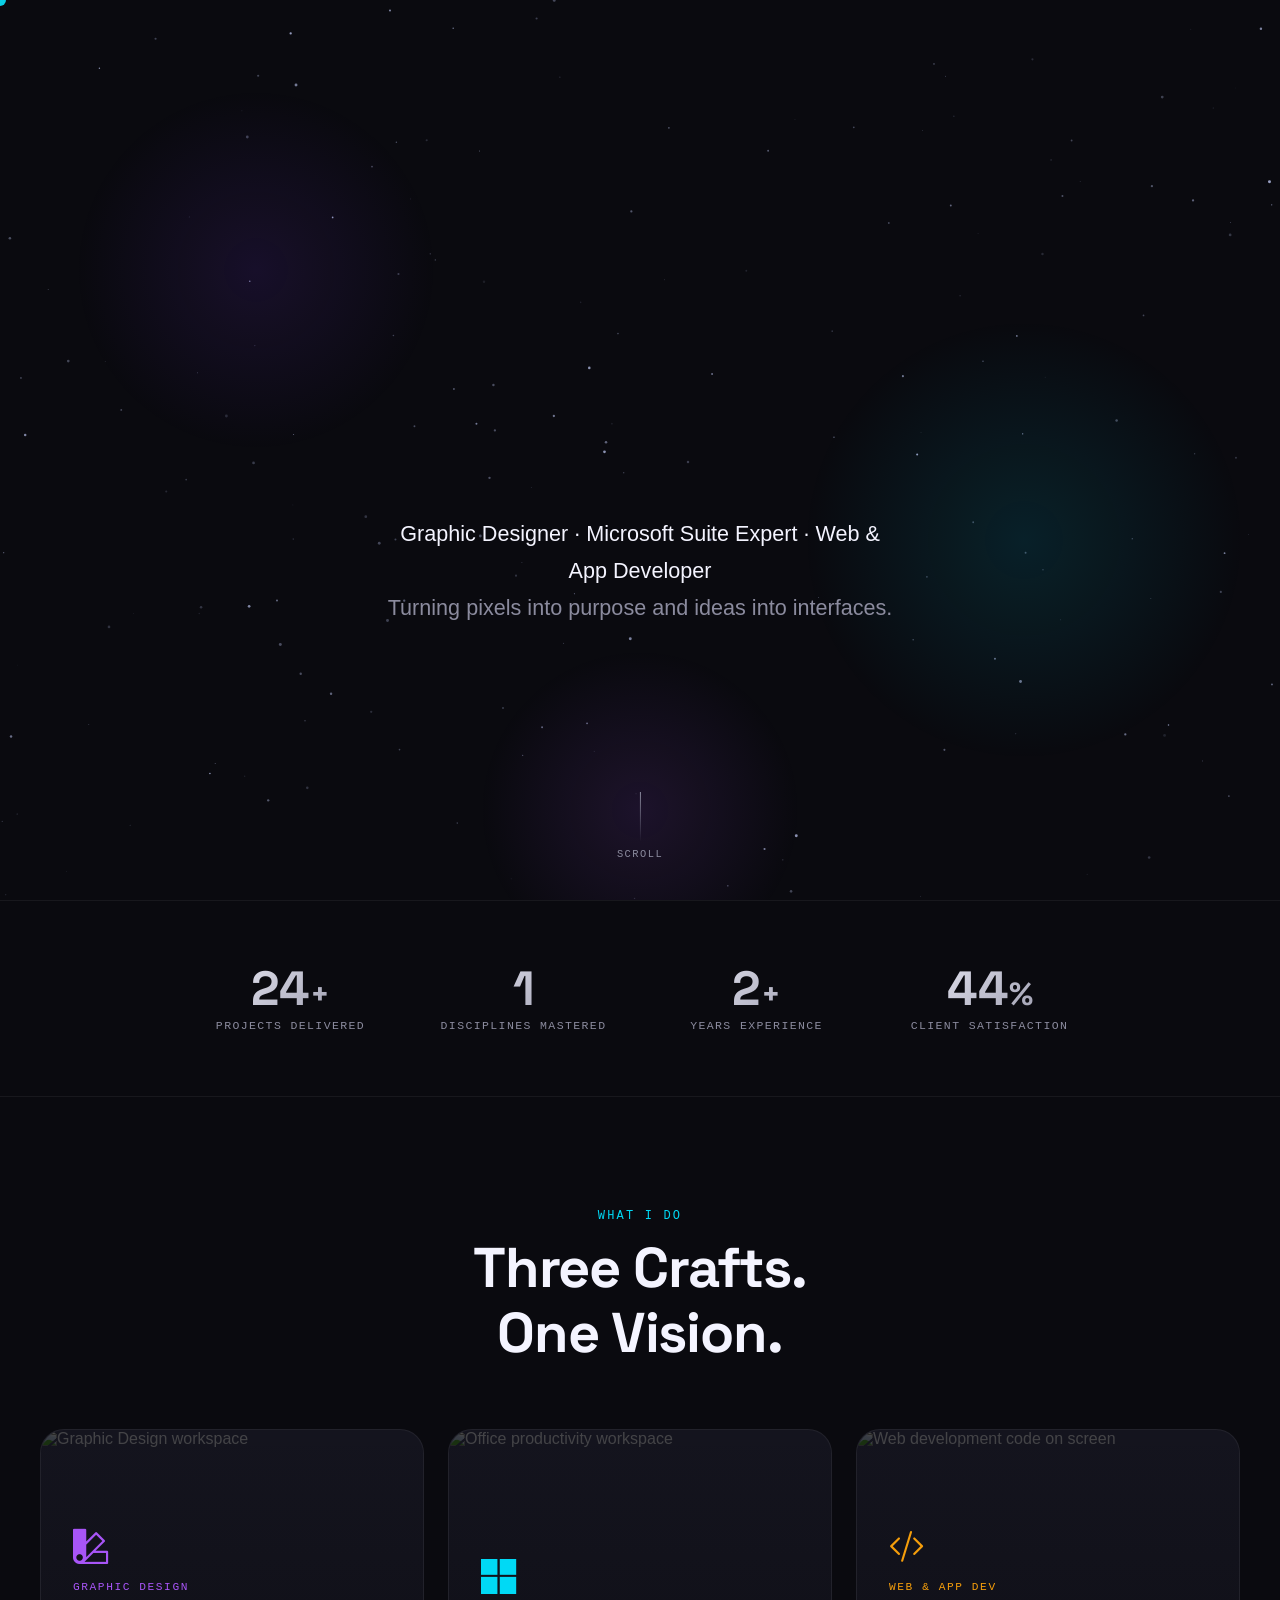
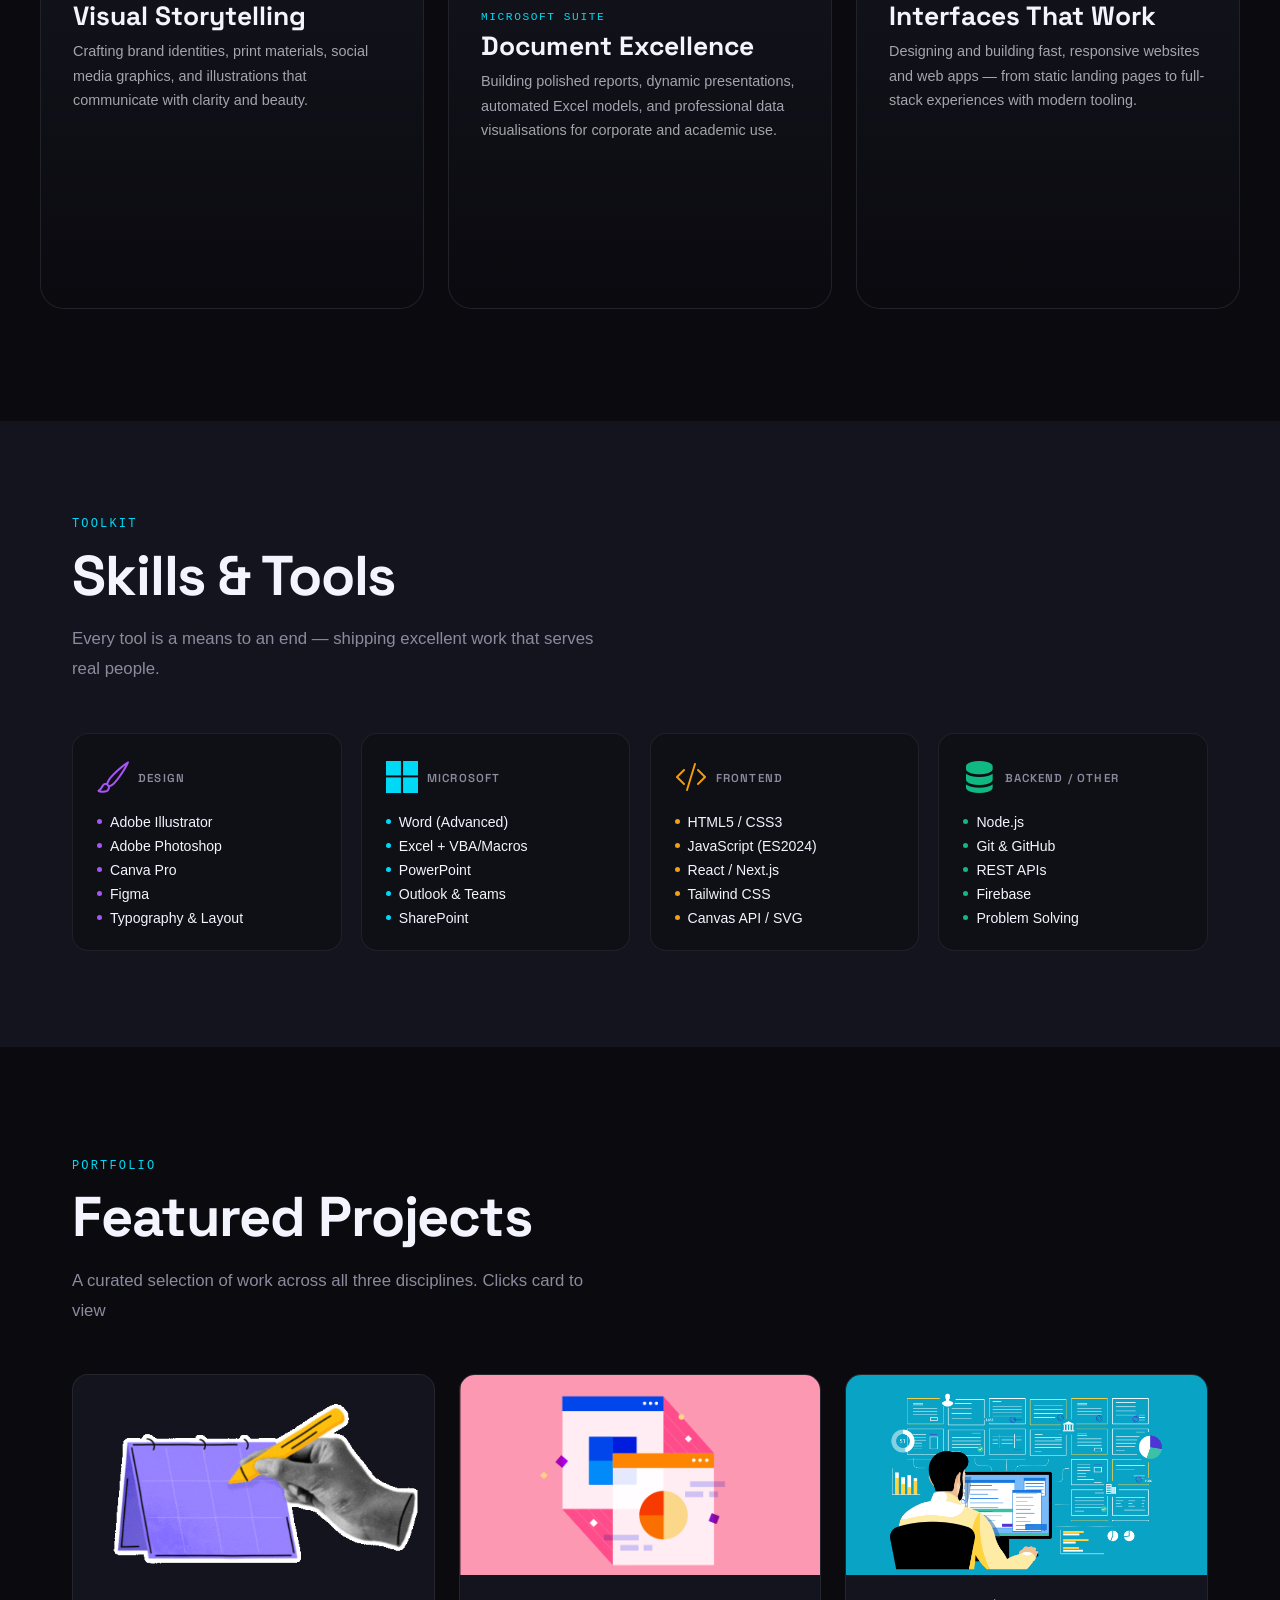
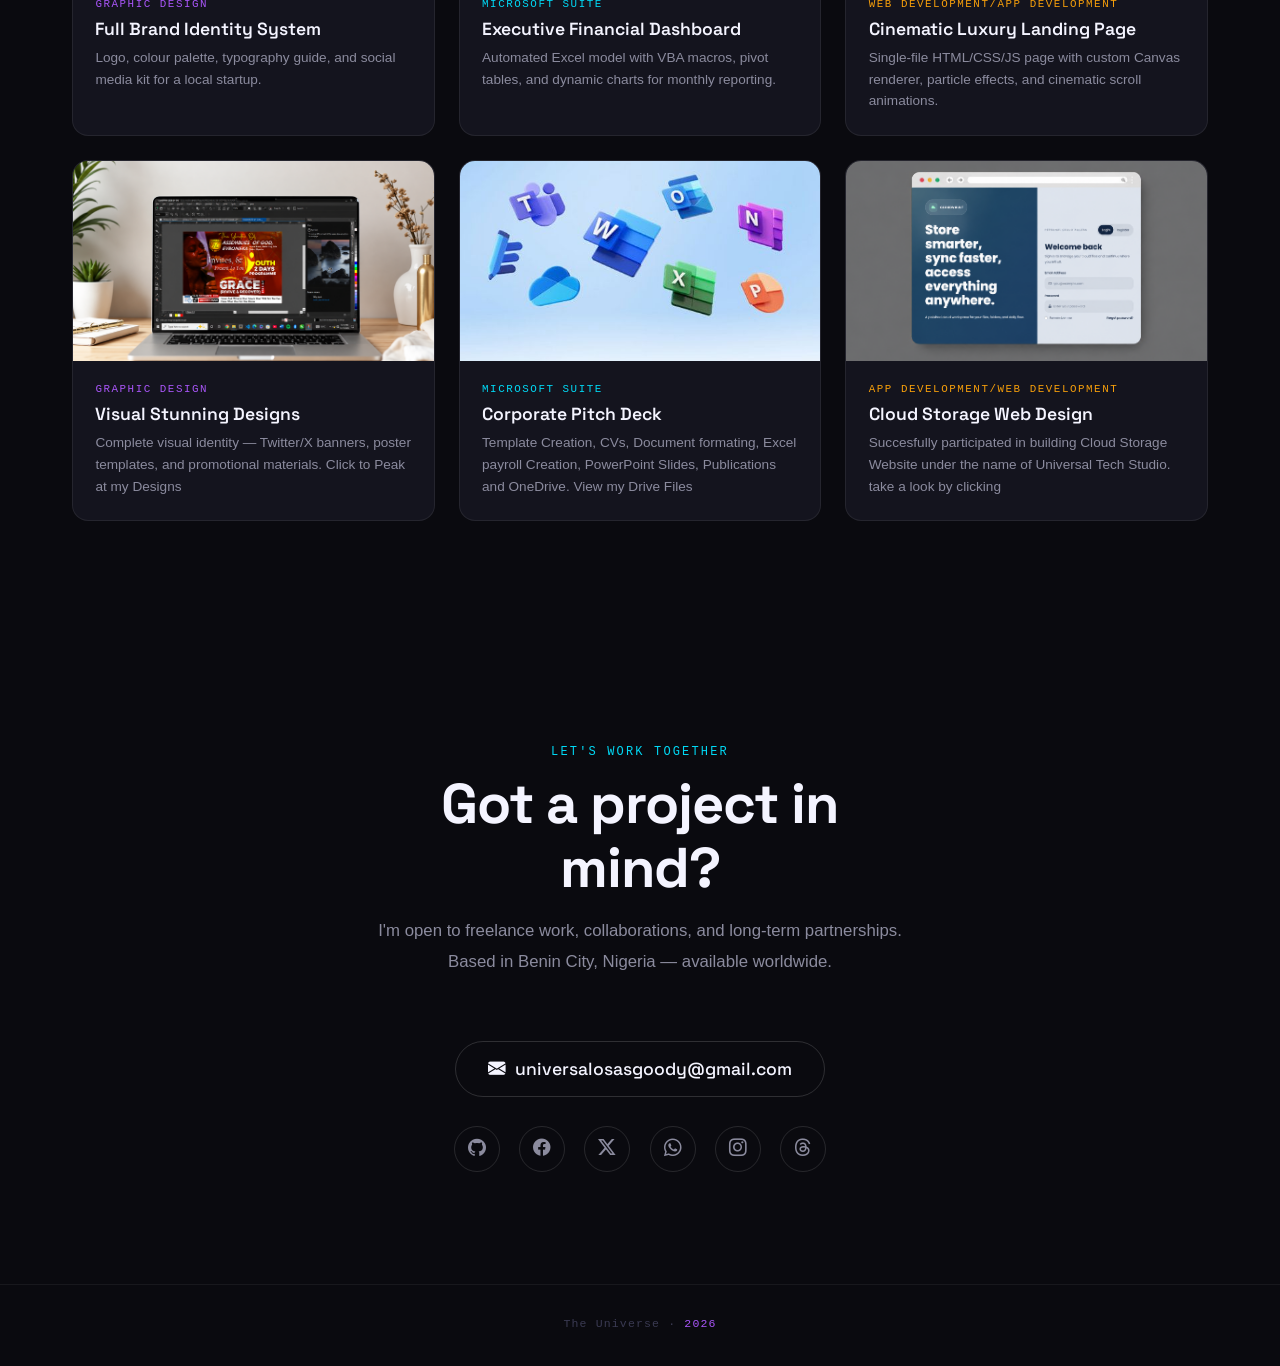
==== commit 3c76d10a: "Add files via upload" ====
--- a/jobs.html
+++ b/jobs.html
@@ -17,12 +17,7 @@
 
     <link rel="stylesheet" href="https://cdn.jsdelivr.net/npm/bootstrap-icons@1.11.3/font/bootstrap-icons.min.css">
 
-    <link rel="stylesheet" href="styles/general.css">
-    <link rel="stylesheet" href="styles/header.css">
-    <link rel="stylesheet" href="styles/video.css">
-    <link rel="stylesheet" href="styles/sidebar.css">
-    <link rel="stylesheet" href="styles/swiper-page.css">
-    <link rel="stylesheet" href="styles/job.category.css">
+
     <link rel="stylesheet" href="styles/jobs.css">
   </head>
   <body>
@@ -369,6 +364,7 @@
     <a href="mailto:universalosasgoody@gmail.com" class="contact-email reveal">
       <i class="bi bi-envelope-fill"></i> universalosasgoody@gmail.com
     </a>
+    <i class="bi bi-envelope-fill none"></i>
     <div class="socials reveal">
       <a href="https://github.com/universalosasgoody" class="social-link" title="GitHub"><i class="bi bi-github"></i></a>
       <a href="https://www.facebook.com/osarogoody1" class="social-link" title="LinkedIn"><i class="bi bi-facebook"></i></a>
--- a/styles/jobs.css
+++ b/styles/jobs.css
@@ -619,4 +619,21 @@
   }
   @media (prefers-reduced-motion: reduce) {
     * { animation: none !important; transition: none !important; }
+  }
+
+  .none{display: none;}
+
+  @media (max-width: 500px) {
+    .contact-email{
+      display: none;
+    }
+
+    .none{display: contents;}
+  }
+
+  @media (max-width: 450px) {
+    #roles{
+      padding-right: 8px !important;
+      padding-left: 8px !important;
+    }
   }
